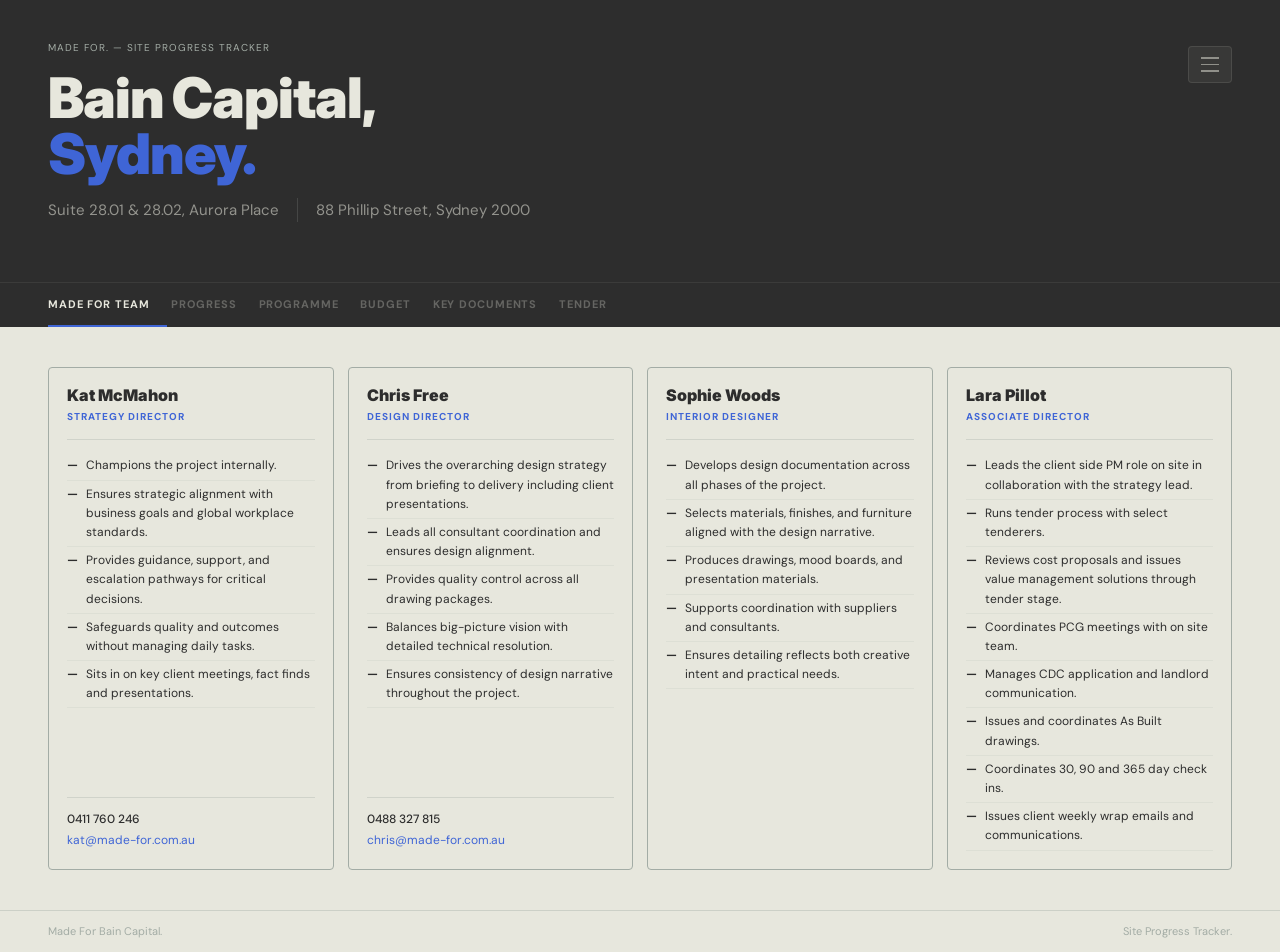
==== index.html @ a6c1ac02 "Clone Bain Capital site progress tracker prototype Brings the published tiiny.host prototype under s" ====
<!DOCTYPE html>
<html lang="en">
<head>
<meta charset="UTF-8">
<meta name="viewport" content="width=device-width, initial-scale=1.0">
<title data-id="th-modified">Made For Bain Capital — Site Progress Tracker</title>
<style>
@import url('https://fonts.googleapis.com/css2?family=DM+Sans:ital,wght@0,400;0,500;0,700;1,400&family=Inter:wght@400;500;700;900&display=swap');
*{margin:0;padding:0;box-sizing:border-box;}
:root{
  --charcoal:#2D2D2D;
  --offwhite:#E7E7DD;
  --blue:#3F65D6;
  --lilac:#B5C1EB;
  --purple:#A490DB;
  --sage:#D0D2A0;
  --sky:#A0CBF0;
  --grey:#A3ACA5;
  --green:#299F3D;
  --gold:#BEA32E;
  --orange:#FFAE2E;
}
body{background:var(--offwhite);color:var(--charcoal);font-family:'DM Sans','Inter',sans-serif;font-size:14px;line-height:1.6;min-height:100vh;}

.tracker{display:flex;flex-direction:column;min-height:100vh;}

/* HEADER */
.header{background:var(--charcoal);padding:0;}
.header-inner{padding:40px 48px 0;}
.header-top{display:flex;align-items:flex-start;justify-content:space-between;margin-bottom:28px;}
.eyebrow{font-size:10px;letter-spacing:0.1em;text-transform:uppercase;color:var(--grey);margin-bottom:14px;font-family:'DM Sans',sans-serif;font-weight:400;}
.header-title{font-family:'Marr Sans','Inter','DM Sans',sans-serif;font-weight:900;font-size:56px;line-height:1.0;color:var(--offwhite);letter-spacing:-0.02em;}
.header-title .accent{color:var(--blue);}
.header-meta{display:flex;align-items:center;gap:0;margin-top:16px;padding-bottom:32px;flex-wrap:wrap;}
.header-meta-item{font-size:15px;color:rgba(231,231,221,0.55);font-family:'DM Sans',sans-serif;font-weight:400;padding-right:18px;margin-right:18px;border-right:1px solid rgba(163,172,165,0.2);}
.header-meta-item:last-child{border-right:none;}
.hamburger{background:rgba(231,231,221,0.06);border:1px solid rgba(231,231,221,0.1);border-radius:4px;padding:10px 12px;cursor:pointer;display:flex;flex-direction:column;gap:5px;align-items:center;flex-shrink:0;margin-top:6px;}
.hamburger span{display:block;width:18px;height:1.5px;background:rgba(231,231,221,0.5);}

/* TABS */
.tabs{display:flex;padding:0 48px;border-top:1px solid rgba(231,231,221,0.07);}
.tab{background:none;border:none;border-bottom:2px solid transparent;padding:14px 18px 14px 0;margin-right:4px;font-family:'DM Sans',sans-serif;font-size:11px;font-weight:700;letter-spacing:0.08em;text-transform:uppercase;color:rgba(231,231,221,0.3);cursor:pointer;transition:color 0.15s,border-color 0.15s;white-space:nowrap;}
.tab.active{color:var(--offwhite);border-bottom-color:var(--blue);}
.tab:hover:not(.active){color:rgba(231,231,221,0.65);}

/* CONTENT */
.content{padding:40px 48px;flex:1;}

/* WEEK SELECTOR */
.week-bar{background:var(--charcoal);border-radius:4px;padding:18px 22px;margin-bottom:16px;}
.week-bar-label{font-size:10px;letter-spacing:0.1em;text-transform:uppercase;color:var(--grey);margin-bottom:12px;font-weight:400;}
.week-chips{display:flex;flex-wrap:wrap;gap:6px;}
.chip{display:inline-block;background:rgba(231,231,221,0.06);border:1px solid rgba(231,231,221,0.1);color:rgba(231,231,221,0.55);font-size:12px;font-weight:500;padding:5px 12px;border-radius:3px;cursor:pointer;transition:all 0.1s;font-family:'DM Sans',sans-serif;}
.chip.active{background:var(--blue);border-color:var(--blue);color:var(--offwhite);}
.chip:hover:not(.active){background:rgba(231,231,221,0.1);color:var(--offwhite);}
.chip.add{color:var(--blue);border-color:rgba(63,101,214,0.3);background:rgba(63,101,214,0.07);}

/* CONTENT BLOCKS */
.block{border:1px solid var(--grey);border-radius:4px;margin-bottom:12px;overflow:hidden;}
.block-head{padding:12px 20px;border-bottom:1px solid rgba(163,172,165,0.3);display:flex;align-items:center;justify-content:space-between;}
.block-label{font-size:10px;letter-spacing:0.1em;text-transform:uppercase;color:var(--grey);font-weight:700;font-family:'DM Sans',sans-serif;}
.block-body{padding:18px 20px;background:var(--offwhite);}

/* NUMBERED LIST */
.num-list{list-style:none;padding:0;counter-reset:nl;}
.num-list li{counter-increment:nl;display:flex;gap:14px;padding:8px 0;border-bottom:1px solid rgba(163,172,165,0.2);font-size:13px;color:var(--charcoal);line-height:1.55;font-family:'DM Sans',sans-serif;font-weight:400;}
.num-list li:last-child{border-bottom:none;}
.num-list li::before{content:counter(nl);font-size:10px;font-weight:700;background:var(--charcoal);color:var(--offwhite);width:18px;height:18px;border-radius:2px;display:flex;align-items:center;justify-content:center;flex-shrink:0;margin-top:1px;font-family:'DM Sans',sans-serif;}

/* OUTSTANDING */
.oi{display:flex;align-items:flex-start;gap:10px;padding:9px 0;border-bottom:1px solid rgba(163,172,165,0.2);font-family:'DM Sans',sans-serif;}
.oi:last-child{border-bottom:none;}
.oi input[type=checkbox]{margin-top:3px;accent-color:var(--green);width:13px;height:13px;cursor:pointer;flex-shrink:0;}
.oi label{font-size:13px;color:var(--charcoal);cursor:pointer;line-height:1.55;}
.oi.done label{text-decoration:line-through;color:var(--grey);}

/* STAT CARDS */
.stat-row{display:grid;grid-template-columns:1fr 1fr 1fr;gap:10px;margin-bottom:16px;}
.stat{border:1px solid var(--grey);border-radius:4px;padding:18px 22px;background:var(--offwhite);}
.stat.dark{background:var(--charcoal);border-color:var(--charcoal);}
.stat-label{font-size:10px;letter-spacing:0.1em;text-transform:uppercase;color:var(--grey);margin-bottom:8px;font-weight:700;font-family:'DM Sans',sans-serif;}
.stat.dark .stat-label{color:var(--lilac);}
.stat-value{font-size:28px;font-weight:900;color:var(--charcoal);letter-spacing:-0.02em;font-family:'DM Sans',sans-serif;line-height:1;}
.stat.dark .stat-value{color:var(--offwhite);}
.stat-sub{font-size:11px;color:var(--grey);margin-top:6px;font-family:'DM Sans',sans-serif;}
.stat.dark .stat-sub{color:rgba(231,231,221,0.4);}

/* VARIATIONS */
.var-block{border:1px solid var(--grey);border-radius:4px;margin-bottom:12px;overflow:hidden;}
.var-block-head{padding:13px 20px;background:var(--offwhite);border-bottom:1px solid rgba(163,172,165,0.3);display:flex;justify-content:space-between;align-items:center;}
.var-block-title{font-size:12px;font-weight:700;color:var(--charcoal);font-family:'DM Sans',sans-serif;letter-spacing:0.02em;}
.var-block-total{font-size:11px;color:var(--grey);font-family:'DM Sans',sans-serif;}
.var-sublabel{font-size:10px;letter-spacing:0.08em;text-transform:uppercase;color:var(--grey);font-weight:700;padding:8px 20px 6px;background:rgba(163,172,165,0.08);border-bottom:1px solid rgba(163,172,165,0.15);font-family:'DM Sans',sans-serif;}
.var-row{display:flex;align-items:center;justify-content:space-between;padding:11px 20px;border-bottom:1px solid rgba(163,172,165,0.12);background:var(--offwhite);}
.var-row:last-child{border-bottom:none;}
.var-desc{font-size:13px;color:var(--charcoal);font-family:'DM Sans',sans-serif;}
.var-meta{font-size:11px;color:var(--grey);margin-top:2px;}
.var-amt-green{font-size:14px;font-weight:700;color:var(--green);font-family:'DM Sans',sans-serif;}
.var-amt-gold{font-size:14px;font-weight:700;color:var(--gold);font-family:'DM Sans',sans-serif;}
.var-actions{display:flex;gap:6px;margin-left:12px;}
.var-footer{padding:12px 20px;border-top:1px solid rgba(163,172,165,0.2);background:var(--offwhite);}

/* BUTTONS */
.btn{font-family:'DM Sans',sans-serif;font-weight:700;border:none;cursor:pointer;border-radius:3px;letter-spacing:0.02em;}
.btn-sm{font-size:11px;padding:4px 10px;}
.btn-md{font-size:12px;padding:8px 16px;}
.btn-blue{background:var(--blue);color:var(--offwhite);}
.btn-ghost{background:var(--offwhite);color:var(--charcoal);border:1px solid var(--grey);}
.btn-dim{background:rgba(163,172,165,0.15);color:var(--grey);border:1px solid rgba(163,172,165,0.35);}
.btn-purple{background:var(--purple);color:var(--offwhite);}

/* INLINE FORMS */
.inline-form{display:none;padding:14px 20px;border-top:1px solid rgba(163,172,165,0.2);background:rgba(163,172,165,0.06);}
.inline-form.open{display:block;}
.form-row{display:grid;grid-template-columns:1fr 1fr;gap:12px;}
.fg{margin-bottom:10px;}
.fg label{display:block;font-size:10px;letter-spacing:0.08em;text-transform:uppercase;color:var(--grey);margin-bottom:5px;font-weight:700;font-family:'DM Sans',sans-serif;}
.fg input,.fg textarea,.fg select{width:100%;padding:8px 11px;border:1px solid var(--grey);border-radius:3px;font-size:13px;color:var(--charcoal);background:var(--offwhite);font-family:'DM Sans',sans-serif;}
.fg textarea{min-height:68px;resize:vertical;}
.fg input:focus,.fg textarea:focus,.fg select:focus{outline:none;border-color:var(--blue);}

/* MODAL */
.modal-overlay{position:fixed;inset:0;background:rgba(45,45,45,0.55);display:flex;align-items:flex-start;justify-content:center;z-index:999;padding:32px 20px;}
.modal{background:var(--offwhite);border-radius:4px;width:100%;max-width:520px;max-height:88vh;overflow-y:auto;border:1px solid var(--grey);}
.modal-head{background:var(--charcoal);padding:16px 24px;display:flex;justify-content:space-between;align-items:center;}
.modal-head h3{color:var(--offwhite);font-size:14px;font-weight:700;font-family:'DM Sans',sans-serif;letter-spacing:0.02em;}
.modal-close{background:none;border:none;color:rgba(231,231,221,0.4);font-size:22px;cursor:pointer;line-height:1;}
.modal-body{padding:24px;}
.modal-foot{padding:14px 24px;border-top:1px solid rgba(163,172,165,0.3);display:flex;gap:8px;justify-content:flex-end;}

/* EMPTY */
.empty{padding:20px;text-align:center;color:var(--grey);font-size:13px;font-family:'DM Sans',sans-serif;}

/* GANTT */
.gantt-wrap{overflow-x:auto;padding:4px 0;}
.gantt-tbl{border-collapse:collapse;min-width:100%;}
.gantt-tbl td,.gantt-tbl th{padding:0;vertical-align:middle;}
.g-label{font-size:12px;font-weight:700;color:var(--charcoal);padding:0 16px 0 0;white-space:nowrap;min-width:190px;font-family:'DM Sans',sans-serif;}
.g-sub{font-size:10px;color:var(--grey);font-weight:600;text-transform:uppercase;letter-spacing:0.06em;display:block;margin-top:2px;}
.g-month{font-size:10px;font-weight:700;color:var(--charcoal);text-align:left;letter-spacing:0.05em;text-transform:uppercase;padding:7px 0 5px 5px;font-family:'DM Sans',sans-serif;border-bottom:2px solid var(--charcoal);}
.g-month.new-month{border-left:2px solid var(--charcoal);}
.g-wk{font-size:9px;color:var(--grey);text-align:center;padding:5px 2px 4px;min-width:28px;font-weight:500;font-family:'DM Sans',sans-serif;border-bottom:1px solid rgba(163,172,165,0.4);border-right:1px solid rgba(163,172,165,0.15);white-space:nowrap;}
.g-wk.new-month{border-left:2px solid rgba(163,172,165,0.4);}
.g-cell{height:32px;padding:2px 1px;border-right:1px solid rgba(163,172,165,0.1);}
.g-cell.new-month{border-left:2px solid rgba(163,172,165,0.3);}
.g-cell.xmas{background:repeating-linear-gradient(135deg,rgba(163,172,165,0.13) 0px,rgba(163,172,165,0.13) 3px,transparent 3px,transparent 7px);}
.g-wk.xmas{color:var(--grey);font-style:italic;}
.g-bar{height:22px;border-radius:3px;}
.g-row td{border-bottom:1px solid rgba(163,172,165,0.12);}

/* DATE CARDS */
.date-row{display:grid;grid-template-columns:1fr 1fr 1fr;gap:10px;margin-bottom:16px;}
.date-card{border:1px solid var(--grey);border-radius:4px;padding:16px 20px;background:var(--offwhite);}
.date-card.green-accent{border-left:3px solid var(--green);}
.dc-label{font-size:10px;letter-spacing:0.1em;text-transform:uppercase;color:var(--grey);margin-bottom:6px;font-weight:700;font-family:'DM Sans',sans-serif;}
.dc-value{font-size:18px;font-weight:900;color:var(--charcoal);letter-spacing:-0.01em;font-family:'DM Sans',sans-serif;}
.date-card.green-accent .dc-value{color:var(--green);}

/* LEGEND */
.legend{display:flex;flex-wrap:wrap;gap:16px;margin-bottom:16px;}
.legend-item{display:flex;align-items:center;gap:7px;font-size:12px;color:var(--charcoal);font-weight:500;font-family:'DM Sans',sans-serif;}
.l-dot{width:12px;height:12px;border-radius:2px;flex-shrink:0;}
.l-diamond{width:10px;height:10px;background:var(--charcoal);transform:rotate(45deg);border-radius:1px;flex-shrink:0;}

/* DOCUMENTS */
.doc-accordion{border:1px solid var(--grey);border-radius:4px;margin-bottom:8px;overflow:hidden;}
.doc-acc-head{display:flex;align-items:center;justify-content:space-between;padding:16px 20px;background:var(--offwhite);cursor:pointer;user-select:none;transition:background 0.1s;}
.doc-acc-head:hover{background:rgba(163,172,165,0.12);}
.doc-acc-left{display:flex;align-items:center;gap:14px;}
.doc-icon{width:32px;height:32px;border-radius:3px;display:flex;align-items:center;justify-content:center;font-size:14px;flex-shrink:0;}
.doc-acc-title{font-size:14px;font-weight:700;color:var(--charcoal);font-family:'DM Sans',sans-serif;}
.doc-acc-count{font-size:11px;color:var(--grey);margin-top:2px;font-family:'DM Sans',sans-serif;}
.doc-chevron{width:22px;height:22px;border:1px solid rgba(163,172,165,0.5);border-radius:3px;display:flex;align-items:center;justify-content:center;color:var(--grey);font-size:12px;transition:transform 0.2s;flex-shrink:0;}
.doc-chevron.open{transform:rotate(180deg);}
.doc-body{display:none;border-top:1px solid rgba(163,172,165,0.3);}
.doc-body.open{display:block;}
.doc-row{display:flex;align-items:center;justify-content:space-between;padding:12px 20px;border-bottom:1px solid rgba(163,172,165,0.1);background:var(--offwhite);}
.doc-row:last-child{border-bottom:none;}
.doc-name{font-size:13px;font-weight:600;color:var(--charcoal);font-family:'DM Sans',sans-serif;}
.doc-meta{font-size:11px;color:var(--grey);margin-top:2px;font-family:'DM Sans',sans-serif;}
.doc-right{display:flex;align-items:center;gap:8px;flex-shrink:0;margin-left:12px;}
.status-pill{font-size:10px;font-weight:700;padding:3px 8px;border-radius:2px;letter-spacing:0.05em;text-transform:uppercase;font-family:'DM Sans',sans-serif;}
.s-draft{background:rgba(190,163,46,0.15);color:#7a6215;}
.s-final{background:rgba(41,159,61,0.12);color:#1a5c26;}
.s-issued{background:rgba(63,101,214,0.12);color:#2040a0;}
.s-approved{background:rgba(41,159,61,0.12);color:#1a5c26;}
.s-pending{background:rgba(163,172,165,0.2);color:var(--grey);}
.doc-link{font-size:12px;color:var(--blue);text-decoration:none;font-weight:600;background:none;border:none;cursor:pointer;font-family:'DM Sans',sans-serif;padding:0;}
.doc-add{padding:12px 20px;border-top:1px solid rgba(163,172,165,0.15);background:var(--offwhite);}

/* TENDER */
.tender-sub-head{display:flex;align-items:center;justify-content:space-between;padding:10px 20px;background:rgba(163,172,165,0.07);border-bottom:1px solid rgba(163,172,165,0.15);}
.tsh-title{font-size:11px;font-weight:700;letter-spacing:0.07em;text-transform:uppercase;color:var(--charcoal);font-family:'DM Sans',sans-serif;}
.tsh-count{font-size:11px;color:var(--grey);font-family:'DM Sans',sans-serif;}
.c-row{display:flex;align-items:center;justify-content:space-between;padding:12px 20px;border-bottom:1px solid rgba(163,172,165,0.1);background:var(--offwhite);}
.c-row:last-child{border-bottom:none;}
.c-name{font-size:13px;font-weight:700;color:var(--charcoal);font-family:'DM Sans',sans-serif;}
.c-notes{font-size:11px;color:var(--grey);margin-top:2px;font-family:'DM Sans',sans-serif;}
.c-right{display:flex;align-items:center;gap:8px;}
.badge{font-size:10px;font-weight:700;padding:3px 8px;border-radius:2px;letter-spacing:0.04em;text-transform:uppercase;font-family:'DM Sans',sans-serif;}
.b-long{background:rgba(160,203,240,0.2);color:#0a3d6e;}
.b-short{background:rgba(164,144,219,0.2);color:#2e1e7a;}
.b-rec{background:rgba(41,159,61,0.12);color:#1a5c26;}
.r-row{display:flex;align-items:center;justify-content:space-between;padding:12px 20px;border-bottom:1px solid rgba(163,172,165,0.1);background:var(--offwhite);}
.r-row:last-child{border-bottom:none;}
.r-name{font-size:13px;font-weight:700;color:var(--charcoal);font-family:'DM Sans',sans-serif;}
.r-meta{font-size:11px;color:var(--grey);margin-top:2px;font-family:'DM Sans',sans-serif;}
.r-amt{font-size:15px;font-weight:900;color:var(--charcoal);font-family:'DM Sans',sans-serif;letter-spacing:-0.01em;}

/* SIDE PANEL */
.panel{background:var(--charcoal);position:fixed;top:0;left:0;width:240px;height:100%;z-index:500;padding:28px 22px;transform:translateX(-100%);transition:transform 0.2s;border-right:1px solid rgba(231,231,221,0.06);}
.panel.open{transform:translateX(0);}
.panel-bg{display:none;position:fixed;inset:0;z-index:499;}
.panel-bg.open{display:block;}
.panel-label{font-size:10px;letter-spacing:0.1em;text-transform:uppercase;color:var(--grey);margin-bottom:14px;font-weight:700;font-family:'DM Sans',sans-serif;}
.panel-item{padding:10px 12px;border-radius:3px;cursor:pointer;color:rgba(231,231,221,0.6);font-size:13px;font-weight:500;margin-bottom:2px;font-family:'DM Sans',sans-serif;transition:all 0.1s;}
.panel-item:hover{background:rgba(231,231,221,0.07);color:var(--offwhite);}
.panel-hr{border:none;border-top:1px solid rgba(231,231,221,0.07);margin:12px 0;}

/* FOOTER */
.footer{border-top:1px solid rgba(163,172,165,0.4);padding:12px 48px;display:flex;justify-content:space-between;align-items:center;background:var(--offwhite);}
.footer-left{font-size:11px;color:var(--grey);font-family:'DM Sans',sans-serif;font-weight:400;}
.footer-right{font-size:11px;color:var(--grey);font-family:'DM Sans',sans-serif;font-weight:400;}

@media(max-width:640px){
  .header-inner{padding:28px 24px 0;}
  .tabs{padding:0 24px;}
  .content{padding:24px 24px;}
  .header-title{font-size:36px;}
  .stat-row,.date-row{grid-template-columns:1fr;}
  .form-row{grid-template-columns:1fr;}
  .footer{padding:12px 24px;}
}
</style>
<meta property="og:title" content="Made For Bain Capital — Site Progress Tracker" data-id="th-modified" ><meta property="og:image" content="https://tiiny.host/assets/logo-purple-bg.png" data-id="th-modified" ><meta property="og:image:width" content="1501" data-id="th-modified" ><meta property="og:image:height" content="1501" data-id="th-modified" ><meta property="og:image:type" content="image/png" data-id="th-modified" ><meta property="og:url" content="https://madeforbaincapital.tiiny.site/" data-id="th-modified" ><meta property="og:type" content="website" data-id="th-modified" ><script defer data-domain="madeforbaincapital.tiiny.site" src="https://analytics.tiiny.site/js/plausible.js"></script></head>
<body>

<div class="tracker" id="app">

<div class="panel" id="sidePanel">
  <p class="panel-label">Project Menu</p>
  <div class="panel-item" onclick="closePanel();switchTab('team')">Made For Team</div>
  <div class="panel-item" onclick="openAddWeek()">+ Add Week</div>
  <div class="panel-item" onclick="closePanel();switchTab('progress')">Progress</div>
  <hr class="panel-hr">
  <div class="panel-item" onclick="closePanel();switchTab('programme')">Programme</div>
  <div class="panel-item" onclick="closePanel();switchTab('budget')">Budget</div>
  <div class="panel-item" onclick="closePanel();switchTab('documents')">Key Documents</div>
  <div class="panel-item" onclick="closePanel();switchTab('tender')">Tender</div>
</div>
<div class="panel-bg" id="panelBg" onclick="closePanel()"></div>

<div class="header">
  <div class="header-inner">
    <div class="header-top">
      <div>
        <p class="eyebrow">Made For. — Site Progress Tracker</p>
        <h1 class="header-title">Bain Capital,<br><span class="accent">Sydney.</span></h1>
        <div class="header-meta">
          <span class="header-meta-item">Suite 28.01 &amp; 28.02, Aurora Place</span>
          <span class="header-meta-item">88 Phillip Street, Sydney 2000</span>
        </div>
      </div>
      <button class="hamburger" onclick="openPanel()" aria-label="Menu">
        <span></span><span></span><span></span>
      </button>
    </div>
  </div>
  <div class="tabs">
    <button class="tab active" id="tab-team" onclick="switchTab('team')">Made For Team</button>
    <button class="tab" id="tab-progress" onclick="switchTab('progress')">Progress</button>
    <button class="tab" id="tab-programme" onclick="switchTab('programme')">Programme</button>
    <button class="tab" id="tab-budget" onclick="switchTab('budget')">Budget</button>
    <button class="tab" id="tab-documents" onclick="switchTab('documents')">Key Documents</button>
    <button class="tab" id="tab-tender" onclick="switchTab('tender')">Tender</button>
  </div>
</div>

<div class="content" id="mainContent"></div>

<div class="footer">
  <span class="footer-left">Made For Bain Capital.</span>
  <span class="footer-right">Site Progress Tracker.</span>
</div>

</div>
<div id="modalContainer"></div>

<script>
const S={
  activeTab:'team',activeWeek:0,
  weeks:[
    {// W1 — 03 Aug
      date:'03 Aug 2025',
      thisWeek:['Mobilisation and onboarding of Made For team.','High-level strategy session with Kat McMahon and client stakeholders.','Site measure and review of building fitout guide for Suite 28.02.','Initial test fit review and planning principles workshop.'],
      nextWeek:['Commence concept design phase.','First weekly design workshop with Bain Capital team.','Define design drivers and explore materiality direction.','Begin 3D test fit development.'],
      outstanding:[
        {text:'Confirm Bain Capital key stakeholder contacts and decision makers.',done:false},
        {text:'Obtain existing as-built drawings for Suite 28.01 from landlord.',done:false},
        {text:'Confirm headcount targets for expansion space.',done:false},
        {text:'Receive building fitout guide from Aurora Place management.',done:false}
      ],
      programmeNote:'Programme tracking on schedule. Target FDOB February 2027 remains achievable.'
    },
    {// W2 — 10 Aug
      date:'10 Aug 2025',
      thisWeek:['Concept design workshop with Bain Capital stakeholders.','Design drivers and materiality direction presented.','3D test fit development commenced.','Review of headcount and adjacency requirements.'],
      nextWeek:['Develop initial concept design options.','Prepare mood boards and materiality palette.','Continue 3D modelling of test fit scenarios.','Review planning principles with client.'],
      outstanding:[
        {text:'Confirm headcount targets for expansion space.',done:false},
        {text:'Receive building fitout guide from Aurora Place management.',done:false},
        {text:'Obtain base building services drawings from landlord.',done:false}
      ],
      programmeNote:'Concept design phase underway. Programme on track.'
    },
    {// W3 — 17 Aug
      date:'17 Aug 2025',
      thisWeek:['Concept design options developed and presented.','Mood boards and materiality palette reviewed with client.','3D test fit scenarios reviewed and refined.','Planning principles confirmed.'],
      nextWeek:['Refine preferred concept design option.','Develop detailed floor plan based on feedback.','Commence space planning for all work zones.','Prepare concept design report.'],
      outstanding:[
        {text:'Receive building fitout guide from Aurora Place management.',done:false},
        {text:'Obtain base building services drawings from landlord.',done:false},
        {text:'Client sign-off on preferred concept direction.',done:false}
      ],
      programmeNote:'Concept design progressing well. Client feedback incorporated.'
    },
    {// W4 — 24 Aug
      date:'24 Aug 2025',
      thisWeek:['Preferred concept design option refined.','Detailed floor plan developed based on client feedback.','Space planning for all work zones commenced.','Concept design report drafted.'],
      nextWeek:['Finalise concept design for client approval.','Prepare concept design presentation.','Issue concept design package for review.','Schedule concept approval meeting.'],
      outstanding:[
        {text:'Obtain base building services drawings from landlord.',done:false},
        {text:'Client sign-off on preferred concept direction.',done:false},
        {text:'Confirm FF&E budget allocation.',done:false}
      ],
      programmeNote:'Approaching concept approval milestone. On programme.'
    },
    {// W5 — 31 Aug
      date:'31 Aug 2025',
      thisWeek:['Concept design package issued for client review.','Concept design presentation delivered to Bain Capital leadership.','Concept approval received — milestone achieved.','Design development phase commenced.'],
      nextWeek:['Begin design development drawings.','Engage structural and services engineers.','Commence FF&E research and procurement schedule.','Develop detailed reflected ceiling plan.'],
      outstanding:[
        {text:'Confirm FF&E budget allocation.',done:false},
        {text:'Appoint structural engineer.',done:false},
        {text:'Appoint mechanical and electrical engineer.',done:false}
      ],
      programmeNote:'Concept approval milestone achieved. Design development underway.'
    },
    {// W6 — 07 Sep
      date:'07 Sep 2025',
      thisWeek:['Design development drawings commenced.','Structural and services engineers engaged.','FF&E research and procurement schedule commenced.','Reflected ceiling plan development started.'],
      nextWeek:['Progress design development documentation.','Coordinate with structural engineer on slab penetrations.','Develop joinery and partition schedules.','Review services coordination requirements.'],
      outstanding:[
        {text:'Appoint mechanical and electrical engineer.',done:false},
        {text:'Confirm joinery specification approach.',done:false},
        {text:'Receive structural engineer preliminary advice.',done:false}
      ],
      programmeNote:'Design development on track. Consultant coordination progressing.'
    },
    {// W7 — 14 Sep
      date:'14 Sep 2025',
      thisWeek:['Design development documentation progressing.','Structural coordination meeting held.','Joinery and partition schedules under development.','Services coordination requirements reviewed.'],
      nextWeek:['Progress DD drawings across all disciplines.','Develop detailed FF&E schedule.','Commence finishes schedule.','Review structural advice and incorporate into drawings.'],
      outstanding:[
        {text:'Confirm joinery specification approach.',done:false},
        {text:'Receive structural engineer preliminary advice.',done:false},
        {text:'Client review of DD progress drawings.',done:false}
      ],
      programmeNote:'Design development progressing across all disciplines.'
    },
    {// W8 — 21 Sep
      date:'21 Sep 2025',
      thisWeek:['DD drawings progressing across all disciplines.','Detailed FF&E schedule drafted.','Finishes schedule commenced.','Structural advice received and incorporated.'],
      nextWeek:['Issue DD progress set to client for review.','Develop door and hardware schedule.','Coordinate services layouts with engineers.','Prepare design sign-off presentation.'],
      outstanding:[
        {text:'Client review of DD progress drawings.',done:false},
        {text:'Confirm door and hardware specification.',done:false},
        {text:'Services coordination drawings from engineers.',done:false}
      ],
      programmeNote:'DD midpoint reached. Client review scheduled.'
    },
    {// W9 — 28 Sep
      date:'28 Sep 2025',
      thisWeek:['DD progress set issued to client for review.','Door and hardware schedule developed.','Services layouts coordinated with engineers.','Design sign-off presentation prepared.'],
      nextWeek:['Incorporate client feedback on DD drawings.','Finalise all schedules for design sign-off.','Issue final DD package for approval.','Schedule design sign-off meeting.'],
      outstanding:[
        {text:'Confirm door and hardware specification.',done:false},
        {text:'Client sign-off on DD package.',done:false},
        {text:'Finalise finishes schedule.',done:false}
      ],
      programmeNote:'Approaching design sign-off milestone.'
    },
    {// W10 — 05 Oct
      date:'05 Oct 2025',
      thisWeek:['Client feedback on DD drawings incorporated.','All schedules finalised for design sign-off.','Final DD package issued for approval.','Design sign-off achieved — milestone reached.'],
      nextWeek:['Commence tender documentation phase.','Prepare tender drawings package.','Develop specification sections.','Engage quantity surveyor for cost plan update.'],
      outstanding:[
        {text:'Appoint quantity surveyor.',done:false},
        {text:'Confirm tender strategy with client.',done:false},
        {text:'Prepare list of invited tenderers.',done:false}
      ],
      programmeNote:'Design sign-off milestone achieved. Tender documentation commenced.'
    },
    {// W11 — 12 Oct
      date:'12 Oct 2025',
      thisWeek:['Tender documentation commenced.','Tender drawings package in progress.','Specification sections being developed.','QS engaged for cost plan update.'],
      nextWeek:['Progress tender drawings across all trades.','Develop general and particular conditions of contract.','Coordinate with engineers on tender spec sections.','Issue preliminary cost plan.'],
      outstanding:[
        {text:'Confirm list of invited tenderers.',done:false},
        {text:'Receive preliminary QS cost plan.',done:false},
        {text:'Confirm contract form and conditions.',done:false}
      ],
      programmeNote:'Tender documentation phase underway. QS coordinating.'
    },
    {// W12 — 19 Oct
      date:'19 Oct 2025',
      thisWeek:['Tender drawings progressing across all trades.','General and particular conditions of contract developed.','Engineer spec sections coordinated.','Preliminary cost plan received from QS.'],
      nextWeek:['Finalise tender drawings and specifications.','Prepare tender bill of quantities.','Issue tender package for internal review.','Confirm tenderer shortlist.'],
      outstanding:[
        {text:'Confirm list of invited tenderers.',done:false},
        {text:'Internal review of tender package.',done:false},
        {text:'Final QS review of tender documents.',done:false}
      ],
      programmeNote:'Tender documentation on track for issue.'
    },
    {// W13 — 26 Oct
      date:'26 Oct 2025',
      thisWeek:['Tender drawings and specifications finalised.','Tender bill of quantities prepared.','Tender package issued for internal review.','Tenderer shortlist confirmed.'],
      nextWeek:['Issue tender package to shortlisted contractors.','Conduct pre-tender briefing on site.','Manage tenderer queries.','Progress page turn preparation.'],
      outstanding:[
        {text:'Issue tender package to contractors.',done:false},
        {text:'Conduct pre-tender site briefing.',done:false},
        {text:'Page turn meeting with Bain Capital.',done:false}
      ],
      programmeNote:'Tender package ready for issue. Page turn scheduled.'
    },
    {// W14 — 02 Nov
      date:'02 Nov 2025',
      thisWeek:['Tender package issued to shortlisted contractors.','Pre-tender briefing conducted on site.','Page turn meeting held with Bain Capital — milestone achieved.','Tender issue for tender milestone achieved.'],
      nextWeek:['Manage contractor queries during tender period.','Issue addenda as required.','Monitor tender programme.','Commence value management review.'],
      outstanding:[
        {text:'Respond to contractor tender queries.',done:false},
        {text:'Issue addendum 1 if required.',done:false},
        {text:'Value management options under review.',done:false}
      ],
      programmeNote:'Tender period underway. Page turn and issue for tender milestones achieved.'
    },
    {// W15 — 09 Nov
      date:'09 Nov 2025',
      thisWeek:['Contractor queries managed and addenda issued.','Value management options reviewed with client.','Tender period monitoring ongoing.','Mid-tender check-in with shortlisted contractors.'],
      nextWeek:['Continue managing tender queries.','Prepare tender returns assessment framework.','Coordinate with QS on evaluation criteria.','Finalise value management recommendations.'],
      outstanding:[
        {text:'Issue addendum 2 if required.',done:false},
        {text:'Tender returns assessment framework prepared.',done:false},
        {text:'Value management sign-off from client.',done:false}
      ],
      programmeNote:'Tender period progressing. Tender returns due shortly.'
    },
    {// W16 — 16 Nov
      date:'16 Nov 2025',
      thisWeek:['Final tender queries managed.','Tender returns assessment framework prepared.','Value management recommendations finalised.','Tender returns received — milestone achieved.'],
      nextWeek:['Commence tender analysis and evaluation.','Interview shortlisted contractors.','Prepare tender report for client.','Make recommendation for award.'],
      outstanding:[
        {text:'Complete tender analysis.',done:false},
        {text:'Contractor interviews scheduled.',done:false},
        {text:'Tender report prepared.',done:false}
      ],
      programmeNote:'Tender returns milestone achieved. Evaluation underway.'
    },
    {// W17 — 23 Nov
      date:'23 Nov 2025',
      thisWeek:['Tender analysis and evaluation completed.','Shortlisted contractors interviewed.','Tender report prepared and issued to client.','Award recommendation made — GC award milestone achieved.'],
      nextWeek:['Execute contract with appointed contractor.','Mobilise contractor for site take-on.','Prepare site establishment requirements.','Issue construction drawings package.'],
      outstanding:[
        {text:'Execute head contract.',done:false},
        {text:'Contractor insurance and bonds confirmed.',done:false},
        {text:'Site establishment plan from contractor.',done:false}
      ],
      programmeNote:'Award GC milestone achieved. Construction phase commencing.'
    },
    {// W18 — 30 Nov
      date:'30 Nov 2025',
      thisWeek:['Head contract executed with appointed contractor.','Contractor mobilised — take on site milestone achieved.','Site establishment underway.','Construction drawings package issued.'],
      nextWeek:['Commence demolition and strip-out works.','Hold first site meeting.','Establish construction programme review cadence.','Commence weekly site inspections.'],
      outstanding:[
        {text:'Contractor insurance and bonds confirmed.',done:false},
        {text:'First site meeting held.',done:false},
        {text:'Demolition programme reviewed.',done:false}
      ],
      programmeNote:'Take on site milestone achieved. Construction underway.'
    },
    {// W19 — 07 Dec
      date:'07 Dec 2025',
      thisWeek:['Demolition and strip-out works commenced.','First site meeting held.','Construction programme reviewed.','Weekly site inspection regime established.'],
      nextWeek:['Progress demolition works.','Review structural works programme.','Coordinate early procurement of long-lead items.','Issue site instruction register.'],
      outstanding:[
        {text:'Long-lead items procurement confirmed.',done:false},
        {text:'Structural works programme reviewed.',done:false},
        {text:'Site instruction register issued.',done:false}
      ],
      programmeNote:'Construction phase progressing. Demolition underway.'
    },
    {// W20 — 14 Dec
      date:'14 Dec 2025',
      thisWeek:['Demolition works progressing on programme.','Structural works programme reviewed.','Long-lead items procurement confirmed.','Site instruction register issued.'],
      nextWeek:['Christmas shutdown commencing 21 Dec.','Site secure and made safe for shutdown period.','Resume site works 5 Jan 2026.','Programme review on return.'],
      outstanding:[
        {text:'Site secured for Christmas shutdown.',done:false},
        {text:'Programme review on return from shutdown.',done:false}
      ],
      programmeNote:'Construction progressing. Christmas shutdown from 21 Dec to 4 Jan.'
    },
    {// W21 — 21 Dec (XMAS)
      date:'21 Dec 2025',
      thisWeek:['Site secured and made safe for Christmas shutdown.','All trades signed off for holiday period.','Outstanding site instructions reviewed prior to shutdown.','Programme reviewed for return in January.'],
      nextWeek:['Christmas & New Year shutdown — site closed.','Resume works week commencing 5 Jan 2026.','Programme review meeting on return.','Issue updated construction programme.'],
      outstanding:[
        {text:'Site secured for Christmas shutdown.',done:false},
        {text:'Programme update issued for January return.',done:false}
      ],
      programmeNote:'Christmas shutdown period. Site resumes 5 Jan 2026.'
    },
    {// W22 — 28 Dec
      date:'28 Dec 2025',
      thisWeek:['Christmas & New Year shutdown period.','Site closed — no works on site.','Made For team on leave.','Resume week commencing 5 Jan 2026.'],
      nextWeek:['Resume construction works 5 Jan.','Site remobilisation and programme review.','Review progress against programme.','Issue updated programme to all parties.'],
      outstanding:[
        {text:'Programme update issued for January return.',done:false},
        {text:'Contractor remobilisation plan confirmed.',done:false}
      ],
      programmeNote:'Shutdown period. All parties resume 5 Jan 2026.'
    },
    {// W23 — 04 Jan
      date:'04 Jan 2026',
      thisWeek:['Construction works resumed post-shutdown.','Site remobilisation completed.','Programme review meeting held.','Updated construction programme issued.'],
      nextWeek:['Progress framing and partition works.','Commence rough-in services installation.','Review FF&E procurement status.','Coordinate joinery manufacture progress.'],
      outstanding:[
        {text:'Contractor remobilisation plan confirmed.',done:false},
        {text:'FF&E procurement status reviewed.',done:false},
        {text:'Joinery manufacture programme confirmed.',done:false}
      ],
      programmeNote:'Works resumed post-shutdown. Programme monitoring underway.'
    },
    {// W24 — 11 Jan
      date:'11 Jan 2026',
      thisWeek:['Framing and partition works progressing.','Rough-in services installation commenced.','FF&E procurement status reviewed.','Joinery manufacture programme confirmed.'],
      nextWeek:['Continue partition and ceiling works.','Progress mechanical and electrical rough-in.','Review joinery shop drawings.','Commence architectural finishes installation.'],
      outstanding:[
        {text:'Joinery shop drawings reviewed and approved.',done:false},
        {text:'Architectural finishes delivery dates confirmed.',done:false},
        {text:'Site progress photograph set updated.',done:false}
      ],
      programmeNote:'Construction progressing well post-shutdown. On programme.'
    },
    {// W25 — 18 Jan
      date:'18 Jan 2026',
      thisWeek:['Partition and ceiling works continuing.','Mechanical and electrical rough-in progressing.','Joinery shop drawings reviewed.','Architectural finishes installation commenced.'],
      nextWeek:['Complete rough-in works.','Begin fit-off of services.','Progress joinery installation.','Commence painting and floor preparation.'],
      outstanding:[
        {text:'Architectural finishes delivery dates confirmed.',done:false},
        {text:'Defects inspection schedule prepared.',done:false},
        {text:'FF&E delivery and installation programme confirmed.',done:false}
      ],
      programmeNote:'Construction in fit-out phase. Tracking to programme.'
    },
    {// W26 — 25 Jan
      date:'25 Jan 2026',
      thisWeek:['Rough-in works completed.','Services fit-off commenced.','Joinery installation progressing.','Painting and floor preparation underway.'],
      nextWeek:['Complete joinery installation.','Progress FF&E delivery and installation.','Conduct defects inspection.','Prepare practical completion checklist.'],
      outstanding:[
        {text:'FF&E delivery and installation programme confirmed.',done:false},
        {text:'Defects inspection scheduled.',done:false},
        {text:'Practical completion checklist issued.',done:false}
      ],
      programmeNote:'Fit-out nearing completion. Final trades on site.'
    },
    {// W27 — 01 Feb
      date:'01 Feb 2026',
      thisWeek:['Joinery installation completed.','FF&E delivered and installed.','Defects inspection conducted.','Practical completion checklist issued.'],
      nextWeek:['Defects rectification period.','Final client walkthrough and handover preparation.','Commissioning of all services.','FDOB — Fit-Out Date of Beneficial Occupancy achieved.'],
      outstanding:[
        {text:'All defects rectified prior to handover.',done:false},
        {text:'Services commissioning certificates received.',done:false},
        {text:'As-built drawings issued.',done:false},
        {text:'O&M manuals issued.',done:false}
      ],
      programmeNote:'Approaching FDOB. Handover preparations underway. Target February 2026 remains on track.'
    }
  ],
  budget:{baseContract:513000,cVar:{approved:[],pending:[]},dVar:{approved:[],pending:[]}},
  docs:{
    strategy:[],concept:[],dd:[],documentation:[],
    tender:{longlist:[],shortlist:[],responses:[],recommendation:null}
  },
  open:{strategy:true,concept:false,dd:false,documentation:false}
};

const DOC_SECS=[
  {key:'strategy',label:'STRATEGY',icon:'📋',color:'#3F65D6'},
  {key:'concept',label:'CONCEPT DESIGN',icon:'✏️',color:'#A490DB'},
  {key:'dd',label:'DESIGN DEVELOPMENT',icon:'📐',color:'#A490DB'},
  {key:'documentation',label:'DOCUMENTATION',icon:'📁',color:'#A3ACA5'}
];

const PHASES=[
  {label:'MOBILISE & STRATEGY',sub:'1 week',color:'#3F65D6',s:0,d:1},
  {label:'CONCEPT DESIGN',sub:'4 weeks',color:'#A490DB',s:1,d:4},
  {label:'DESIGN DEVELOPMENT',sub:'4 weeks',color:'#A490DB',s:5,d:4},
  {label:'TENDER DOCUMENTATION',sub:'4 weeks',color:'#3F65D6',s:9,d:4},
  {label:'TENDER & VALUE MANAGEMENT',sub:'4 weeks',color:'#3F65D6',s:13,d:4},
  {label:'CONSTRUCTION & DELIVERY',sub:'10 weeks',color:'#299F3D',s:17,d:10}
];
const TWC=27;
const WLBL=['03.08','10.08','17.08','24.08','31.08','07.09','14.09','21.09','28.09','05.10','12.10','19.10','26.10','02.11','09.11','16.11','23.11','30.11','07.12','14.12','21.12','28.12','04.01','11.01','18.01','25.01','01.02'];
const MM={0:'Kick-off',4:'Concept Approval',8:'Design Sign-off',12:'Page Turn',13:'Issue for Tender',15:'Tender Returns',16:'Award GC',17:'Take On Site',26:'FDOB'};
const MMP={'08':'Aug','09':'Sep','10':'Oct','11':'Nov','12':'Dec','01':'Jan','02':'Feb'};
const XMAS_WK=20; // w/c 21 Dec — Christmas shutdown

function cur(n){return '$'+Number(n).toLocaleString('en-AU',{minimumFractionDigits:0});}
function switchTab(t){S.activeTab=t;document.querySelectorAll('.tab').forEach(b=>b.classList.remove('active'));document.getElementById('tab-'+t).classList.add('active');render();}
function openPanel(){document.getElementById('sidePanel').classList.add('open');document.getElementById('panelBg').classList.add('open');}
function closePanel(){document.getElementById('sidePanel').classList.remove('open');document.getElementById('panelBg').classList.remove('open');}
function sw(i){S.activeWeek=i;render();}
function ti(wi,ii){S.weeks[wi].outstanding[ii].done=!S.weeks[wi].outstanding[ii].done;render();}
function ts(k){S.open[k]=!S.open[k];render();}

function render(){
  if(S.activeTab==='team')rTeam();
  else if(S.activeTab==='progress')rProgress();
  else if(S.activeTab==='programme')rProgramme();
  else if(S.activeTab==='budget')rBudget();
  else if(S.activeTab==='tender')rTender();
  else rDocuments();
}



function rTeam(){
  const members=[
    {
      name:'Kat McMahon',
      role:'Strategy Director',
      phone:'0411 760 246',
      email:'kat@made-for.com.au',
      responsibilities:[
        'Champions the project internally.',
        'Ensures strategic alignment with business goals and global workplace standards.',
        'Provides guidance, support, and escalation pathways for critical decisions.',
        'Safeguards quality and outcomes without managing daily tasks.',
        'Sits in on key client meetings, fact finds and presentations.'
      ]
    },
    {
      name:'Chris Free',
      role:'Design Director',
      phone:'0488 327 815',
      email:'chris@made-for.com.au',
      responsibilities:[
        'Drives the overarching design strategy from briefing to delivery including client presentations.',
        'Leads all consultant coordination and ensures design alignment.',
        'Provides quality control across all drawing packages.',
        'Balances big-picture vision with detailed technical resolution.',
        'Ensures consistency of design narrative throughout the project.'
      ]
    },
    {
      name:'Sophie Woods',
      role:'Interior Designer',
      phone:'',
      email:'',
      responsibilities:[
        'Develops design documentation across all phases of the project.',
        'Selects materials, finishes, and furniture aligned with the design narrative.',
        'Produces drawings, mood boards, and presentation materials.',
        'Supports coordination with suppliers and consultants.',
        'Ensures detailing reflects both creative intent and practical needs.'
      ]
    },
    {
      name:'Lara Pillot',
      role:'Associate Director',
      phone:'',
      email:'',
      responsibilities:[
        'Leads the client side PM role on site in collaboration with the strategy lead.',
        'Runs tender process with select tenderers.',
        'Reviews cost proposals and issues value management solutions through tender stage.',
        'Coordinates PCG meetings with on site team.',
        'Manages CDC application and landlord communication.',
        'Issues and coordinates As Built drawings.',
        'Coordinates 30, 90 and 365 day check ins.',
        'Issues client weekly wrap emails and communications.'
      ]
    }
  ];

  let h=`<div style="display:grid;grid-template-columns:repeat(4,1fr);gap:14px;">`;
  members.forEach(m=>{
    h+=`<div style="background:var(--offwhite);border:1px solid var(--grey);border-radius:4px;overflow:hidden;display:flex;flex-direction:column;">`;
    h+=`<div style="padding:18px 18px 0;">`;
    h+=`<p style="font-size:16px;font-weight:900;color:var(--charcoal);font-family:'Marr Sans','Inter','DM Sans',sans-serif;line-height:1.15;margin-bottom:5px;">${m.name}</p>`;
    h+=`<p style="font-size:10px;font-weight:700;letter-spacing:0.1em;text-transform:uppercase;color:var(--blue);font-family:'DM Sans',sans-serif;margin-bottom:14px;">${m.role}</p>`;
    h+=`</div>`;
    h+=`<div style="padding:0 18px;flex:1;">`;
    h+=`<div style="border-top:1px solid rgba(163,172,165,0.35);padding-top:12px;">`;
    m.responsibilities.forEach(r=>{
      h+=`<p style="font-size:12px;color:var(--charcoal);font-family:'DM Sans',sans-serif;line-height:1.6;padding:4px 0;border-bottom:1px solid rgba(163,172,165,0.15);display:flex;gap:8px;"><span style="color:var(--charcoal);font-weight:700;flex-shrink:0;">—</span>${r}</p>`;
    });
    h+=`</div></div>`;
    if(m.phone||m.email){
      h+=`<div style="border-top:1px solid rgba(163,172,165,0.35);margin:14px 18px 0;padding:12px 0 18px;">`;
      if(m.phone)h+=`<p style="font-size:12px;color:var(--charcoal);font-family:'DM Sans',sans-serif;font-weight:500;margin-bottom:2px;">${m.phone}</p>`;
      if(m.email)h+=`<p style="font-size:12px;color:var(--blue);font-family:'DM Sans',sans-serif;">${m.email}</p>`;
      h+=`</div>`;
    } else {
      h+=`<div style="padding-bottom:18px;"></div>`;
    }
    h+=`</div>`;
  });
  h+=`</div>`;
  document.getElementById('mainContent').innerHTML=h;
}


function rProgress(){
  const w=S.weeks,aw=S.activeWeek;
  let h='';
  if(w.length){
    h+=`<div class="week-bar"><p class="week-bar-label">Select Week</p><div class="week-chips">`;
    w.forEach((wk,i)=>{h+=`<span class="chip ${i===aw?'active':''}" onclick="sw(${i})">${wk.date}</span>`;});
    h+=`<span class="chip add" onclick="openAddWeek()">+ Add Week</span></div></div>`;
    const c=w[aw];
    h+=`<div class="block"><div class="block-head"><span class="block-label">This Week — W/E ${c.date}</span></div><div class="block-body"><ol class="num-list">`;
    c.thisWeek.forEach(x=>{h+=`<li>${x}</li>`;});
    h+=`</ol></div></div>`;
    h+=`<div class="block"><div class="block-head"><span class="block-label">Next Week</span></div><div class="block-body"><ol class="num-list">`;
    c.nextWeek.forEach(x=>{h+=`<li>${x}</li>`;});
    h+=`</ol></div></div>`;
    h+=`<div class="block"><div class="block-head"><span class="block-label">Outstanding Items</span></div><div class="block-body">`;
    if(!c.outstanding.length)h+=`<p class="empty">No outstanding items.</p>`;
    c.outstanding.forEach((item,idx)=>{h+=`<div class="oi ${item.done?'done':''}"><input type="checkbox" ${item.done?'checked':''} id="oi_${aw}_${idx}" onchange="ti(${aw},${idx})"><label for="oi_${aw}_${idx}">${item.text}</label></div>`;});
    h+=`</div></div>`;
  } else {
    h+=`<div class="block"><div class="block-body"><p class="empty">No weeks added yet. Use the menu to add the first weekly report.</p></div></div>`;
  }
  document.getElementById('mainContent').innerHTML=h;
}

function rProgramme(){
  let h=`<div class="date-row">`;
  h+=`<div class="date-card"><p class="dc-label">Mobilise</p><p class="dc-value">3 Aug 2025</p></div>`;
  h+=`<div class="date-card"><p class="dc-label">Take On Site</p><p class="dc-value">1 Dec 2026</p></div>`;
  h+=`<div class="date-card green-accent"><p class="dc-label">First Day Of Business Target</p><p class="dc-value">1 Feb 2027</p></div>`;
  h+=`</div>`;
  h+=`<div class="legend">`;
  h+=`<div class="legend-item"><div class="l-dot" style="background:#3F65D6;"></div>Design &amp; Tender</div>`;
  h+=`<div class="legend-item"><div class="l-dot" style="background:#A490DB;"></div>Design Development</div>`;
  h+=`<div class="legend-item"><div class="l-dot" style="background:#299F3D;"></div>Construction</div>`;
  h+=`<div class="legend-item"><div class="l-diamond"></div>Milestone</div>`;
  h+=`</div>`;
  // Build month groupings for header
  const monthOf=i=>WLBL[i].split('.')[1];
  let monthGroups=[];
  WLBL.forEach((lbl,i)=>{const m=monthOf(i);if(!monthGroups.length||monthGroups[monthGroups.length-1].key!==m)monthGroups.push({key:m,label:MMP[m],start:i,span:1});else monthGroups[monthGroups.length-1].span++;});

  h+=`<div class="block"><div class="gantt-wrap"><table class="gantt-tbl"><thead>`;
  // Row 1 — month bands
  h+=`<tr><th style="min-width:190px;padding-right:16px;"></th>`;
  monthGroups.forEach((mg,gi)=>{
    h+=`<th colspan="${mg.span}" class="g-month${gi===0?'':' new-month'}">${mg.label}</th>`;
  });
  h+=`</tr>`;
  // Row 2 — week numbers (day.month labels)
  h+=`<tr><th style="min-width:190px;"></th>`;
  WLBL.forEach((lbl,i)=>{
    const isFirst=i===0||monthOf(i)!==monthOf(i-1);
    const dayPart=lbl.split('.')[0];
    const isXmas=i===XMAS_WK;
    h+=`<th class="g-wk${isFirst&&i>0?' new-month':''}${isXmas?' xmas':''}">${dayPart}${isXmas?' ✕':''}</th>`;
  });
  h+=`</tr></thead><tbody>`;

  PHASES.forEach(ph=>{
    h+=`<tr class="g-row"><td class="g-label">${ph.label}<span class="g-sub">${ph.sub}</span></td>`;
    for(let wc=0;wc<TWC;wc++){
      const inp=wc>=ph.s&&wc<ph.s+ph.d;
      const isF=wc===ph.s,isL=wc===ph.s+ph.d-1;
      const isFirst=wc===0||monthOf(wc)!==monthOf(wc-1);
      const altBg=Math.floor(WLBL[wc].split('.')[1]%2)===0;
      const isXmas=wc===XMAS_WK;
      const cls=`g-cell${isFirst&&wc>0?' new-month':''}${altBg&&!isXmas?' alt':''}${isXmas?' xmas':''}`;
      if(inp){const r=isF&&isL?'3px':isF?'3px 0 0 3px':isL?'0 3px 3px 0':'0';h+=`<td class="${cls}"><div class="g-bar" style="background:${isXmas?'rgba(163,172,165,0.3)':ph.color};border-radius:${r};"></div></td>`;}
      else h+=`<td class="${cls}"></td>`;
    }
    h+=`</tr>`;
  });
  // Milestone row
  h+=`<tr><td class="g-label" style="font-size:11px;color:var(--grey);font-weight:400;padding-top:6px;">Milestones</td>`;
  for(let wc=0;wc<TWC;wc++){
    const ml=MM[wc];
    const isFirst=wc===0||monthOf(wc)!==monthOf(wc-1);
    const cls=isFirst&&wc>0?'new-month':'';
    h+=ml?`<td class="${cls}" style="text-align:center;padding-top:6px;" title="${ml}"><div style="width:9px;height:9px;background:var(--charcoal);transform:rotate(45deg);border-radius:1px;margin:auto;"></div></td>`:`<td class="${cls}"></td>`;
  }
  h+=`</tr><tr><td></td>`;
  for(let wc=0;wc<TWC;wc++){const ml=MM[wc];h+=ml?`<td style="font-size:9px;color:var(--charcoal);font-weight:600;text-align:center;vertical-align:top;padding:3px 1px 0;line-height:1.2;white-space:nowrap;">${ml}</td>`:`<td></td>`;}
  h+=`</tr></tbody></table></div></div>`;
  const notes=S.weeks.filter(w=>w.programmeNote).map(w=>({date:w.date,note:w.programmeNote}));
  if(notes.length){
    h+=`<div class="block" style="margin-top:12px;"><div class="block-head"><span class="block-label">Programme Notes</span></div><div class="block-body">`;
    notes.forEach(n=>{h+=`<div style="display:flex;gap:16px;padding:8px 0;border-bottom:1px solid rgba(163,172,165,0.2);"><span style="font-size:11px;color:var(--grey);min-width:88px;font-weight:500;font-family:'DM Sans',sans-serif;">${n.date}</span><p style="font-size:13px;color:var(--charcoal);line-height:1.6;font-family:'DM Sans',sans-serif;">${n.note}</p></div>`;});
    h+=`</div></div>`;
  }
  document.getElementById('mainContent').innerHTML=h;
}

function rBudget(){
  const b=S.budget;
  const appC=b.cVar.approved.reduce((s,v)=>s+parseFloat(v.amount),0);
  const appD=b.dVar.approved.reduce((s,v)=>s+parseFloat(v.amount),0);
  const penC=b.cVar.pending.reduce((s,v)=>s+parseFloat(v.amount),0);
  const penD=b.dVar.pending.reduce((s,v)=>s+parseFloat(v.amount),0);

  // Fixed cost data
  const expSpace=438000,workspace=75000;
  const constrSub=expSpace+workspace; // 513,000
  const mep=15000,certifier=6500,lsl=6725;
  const extSub=mep+certifier+lsl; // 28,225
  const mfDesign=14875,mfPM=19440;
  const mfSub=mfDesign+mfPM; // 34,315
  const fitoutTotal=constrSub+extSub+mfSub+appC+appD;

  const cc=(n)=>'$'+Number(n).toLocaleString('en-AU',{minimumFractionDigits:0});

  const col=(title,rows,subtotalLabel,subtotal,accent)=>{
    let c=`<div style="flex:1;min-width:0;border:1px solid var(--grey);border-radius:4px;overflow:hidden;border-top:3px solid ${accent};">`;
    c+=`<div style="padding:16px 20px 14px;border-bottom:1px solid rgba(163,172,165,0.3);"><p style="font-size:11px;font-weight:700;letter-spacing:0.08em;text-transform:uppercase;color:var(--charcoal);font-family:'DM Sans',sans-serif;">${title}</p></div>`;
    c+=`<div style="background:var(--offwhite);">`;
    rows.forEach(r=>{
      c+=`<div style="display:flex;justify-content:space-between;align-items:baseline;padding:11px 20px;border-bottom:1px solid rgba(163,172,165,0.12);">`;
      c+=`<span style="font-size:13px;color:var(--charcoal);font-family:'DM Sans',sans-serif;">${r.label}</span>`;
      c+=`<span style="font-size:13px;font-weight:700;color:var(--charcoal);font-family:'DM Sans',sans-serif;white-space:nowrap;margin-left:16px;">${cc(r.amount)}</span>`;
      c+=`</div>`;
    });
    // variations if construction col
    if(appC+appD>0&&title.includes('Construction')){
      c+=`<div style="display:flex;justify-content:space-between;align-items:baseline;padding:11px 20px;border-bottom:1px solid rgba(163,172,165,0.12);">`;
      c+=`<span style="font-size:13px;color:var(--charcoal);font-family:'DM Sans',sans-serif;">Approved Variations</span>`;
      c+=`<span style="font-size:13px;font-weight:700;color:var(--green);font-family:'DM Sans',sans-serif;">${cc(appC+appD)}</span>`;
      c+=`</div>`;
    }
    c+=`<div style="display:flex;justify-content:space-between;align-items:baseline;padding:13px 20px;background:rgba(163,172,165,0.1);border-top:1px solid rgba(163,172,165,0.25);">`;
    c+=`<span style="font-size:12px;font-weight:700;color:var(--charcoal);font-family:'DM Sans',sans-serif;letter-spacing:0.02em;">${subtotalLabel}</span>`;
    c+=`<span style="font-size:14px;font-weight:900;color:var(--charcoal);font-family:'DM Sans',sans-serif;">${cc(subtotal)}</span>`;
    c+=`</div></div></div>`;
    return c;
  };

  let h=`<div style="margin-bottom:6px;"><p style="font-size:10px;letter-spacing:0.1em;text-transform:uppercase;color:var(--grey);font-weight:700;font-family:'DM Sans',sans-serif;">Total Cost Estimate</p></div>`;
  h+=`<div style="display:flex;gap:14px;margin-bottom:16px;align-items:flex-start;">`;
  h+=col('Estimated Construction Cost',[
    {label:'Expansion Space ($3,000 / SQM)',amount:expSpace},
    {label:'Workspace ($1,500 / SQM)',amount:workspace}
  ],'Estimated Subtotal (ex GST)',constrSub+appC+appD,'var(--blue)');
  h+=col('External Consultant Fees',[
    {label:'MEP, Security Fire, Acoustics',amount:mep},
    {label:'Certifier / Associated Fees',amount:certifier},
    {label:'Long Service Levy',amount:lsl}
  ],'Estimated Subtotal (ex GST)',extSub,'var(--purple)');
  h+=col('Made For Professional Fees',[
    {label:'Made For Design Fee',amount:mfDesign},
    {label:'Made For Project Mgmt Fee',amount:mfPM}
  ],'Subtotal (ex GST)',mfSub,'var(--sky)');
  h+=`</div>`;

  // Fitout total bar
  h+=`<div style="border:1px solid var(--charcoal);border-radius:4px;padding:20px 28px;background:var(--charcoal);display:flex;justify-content:space-between;align-items:center;margin-bottom:16px;">`;
  h+=`<div><p style="font-size:16px;font-weight:900;color:var(--offwhite);font-family:'DM Sans',sans-serif;letter-spacing:-0.01em;">Fitout Total (ex GST)</p><p style="font-size:11px;color:rgba(231,231,221,0.45);margin-top:4px;font-family:'DM Sans',sans-serif;">Excludes AV.</p></div>`;
  h+=`<p style="font-size:32px;font-weight:900;color:var(--offwhite);letter-spacing:-0.03em;font-family:'DM Sans',sans-serif;">${cc(fitoutTotal)}</p>`;
  h+=`</div>`;

  // Variations blocks
  h+=rVarBlock('c','CONTRACTOR VARIATIONS','var(--purple)');
  h+=rVarBlock('d','DESIGN VARIATIONS','var(--sky)');
  document.getElementById('mainContent').innerHTML=h;
}

function rVarBlock(k,label,accent){
  const vars=k==='c'?S.budget.cVar:S.budget.dVar;
  const appTot=vars.approved.reduce((s,v)=>s+parseFloat(v.amount),0);
  let h=`<div class="var-block" style="border-left:3px solid ${accent};">`;
  h+=`<div class="var-block-head"><span class="var-block-title">${label}</span><span class="var-block-total">Approved: ${cur(appTot)}</span></div>`;
  if(vars.approved.length){
    h+=`<div class="var-sublabel">Approved</div>`;
    vars.approved.forEach(v=>{h+=`<div class="var-row"><div><p class="var-desc">${v.desc}</p><p class="var-meta">Approved ${v.date}.</p></div><span class="var-amt-green">${cur(v.amount)}</span></div>`;});
  }
  if(vars.pending.length){
    h+=`<div class="var-sublabel" style="border-top:1px solid rgba(163,172,165,0.15);">Pending Approval</div>`;
    vars.pending.forEach((v,i)=>{h+=`<div class="var-row"><div><p class="var-desc">${v.desc}</p></div><div style="display:flex;align-items:center;gap:10px;"><span class="var-amt-gold">${cur(v.amount)}</span><div class="var-actions"><button class="btn btn-sm btn-blue" onclick="approveVar('${k}',${i})">Approve</button><button class="btn btn-sm btn-dim" onclick="removeVar('${k}',${i})">Remove</button></div></div></div>`;});
  }
  if(!vars.approved.length&&!vars.pending.length)h+=`<p class="empty">No variations logged.</p>`;
  h+=`<div class="inline-form" id="vf_${k}">`;
  h+=`<div class="form-row" style="margin-bottom:10px;"><div class="fg" style="margin-bottom:0;"><label>Description</label><input type="text" id="vd_${k}" placeholder="Description of variation."></div><div class="fg" style="margin-bottom:0;"><label>Amount ($)</label><input type="number" id="va_${k}" placeholder="0"></div></div>`;
  h+=`<button class="btn btn-md btn-blue" onclick="addVar('${k}')">Add To Pending</button></div>`;
  h+=`<div class="var-footer"><button class="btn btn-md btn-ghost" onclick="toggleIF('vf_${k}')">+ Add Variation</button></div>`;
  h+=`</div>`;
  return h;
}

function rDocuments(){
  let h='';
  DOC_SECS.forEach(sec=>{
    const isOpen=S.open[sec.key];
    const count=S.docs[sec.key].length;
    h+=`<div class="doc-accordion">`;
    h+=`<div class="doc-acc-head" onclick="ts('${sec.key}')">`;
    h+=`<div class="doc-acc-left"><div class="doc-icon" style="background:${sec.color}15;">${sec.icon}</div>`;
    h+=`<div><p class="doc-acc-title">${sec.label}</p><p class="doc-acc-count">${count} item${count!==1?'s':''}</p></div></div>`;
    h+=`<div class="doc-chevron ${isOpen?'open':''}">&#8964;</div></div>`;
    h+=`<div class="doc-body ${isOpen?'open':''}">`;
    const docs=S.docs[sec.key];
    if(!docs.length)h+=`<p class="empty">No documents added yet.</p>`;
    docs.forEach((doc,i)=>{
      h+=`<div class="doc-row"><div style="display:flex;align-items:center;gap:10px;flex:1;min-width:0;"><span style="font-size:16px;flex-shrink:0;">📄</span><div><p class="doc-name">${doc.name}</p><p class="doc-meta">${doc.date}${doc.notes?' — '+doc.notes:''}</p></div></div>`;
      h+=`<div class="doc-right">${doc.status?`<span class="status-pill s-${doc.status}">${doc.status}</span>`:''}${doc.url?`<a class="doc-link" href="${doc.url}" target="_blank">Open ↗</a>`:''}<button class="doc-link" onclick="removeDoc('${sec.key}',${i})" style="color:var(--grey);">Remove</button></div></div>`;
    });
    h+=`<div class="doc-add"><button class="btn btn-md btn-ghost" onclick="toggleIF('daf_${sec.key}')">+ Add Document</button>`;
    h+=`<div class="inline-form" id="daf_${sec.key}" style="margin-top:12px;border-top:none;padding:0;">`;
    h+=`<div class="form-row" style="margin-bottom:10px;"><div class="fg" style="margin-bottom:0;"><label>Document Name</label><input type="text" id="dn_${sec.key}" placeholder="e.g. Strategy Report v1."></div><div class="fg" style="margin-bottom:0;"><label>Date</label><input type="text" id="dd_${sec.key}" placeholder="e.g. 4 Aug 2025"></div></div>`;
    h+=`<div class="form-row" style="margin-bottom:10px;"><div class="fg" style="margin-bottom:0;"><label>Link (Optional)</label><input type="text" id="du_${sec.key}" placeholder="https://..."></div><div class="fg" style="margin-bottom:0;"><label>Status</label><select id="ds_${sec.key}"><option value="">— None —</option><option value="draft">Draft</option><option value="final">Final</option><option value="issued">Issued</option><option value="approved">Approved</option><option value="pending">Pending</option></select></div></div>`;
    h+=`<div class="fg"><label>Notes (Optional)</label><input type="text" id="dno_${sec.key}" placeholder="Brief description."></div>`;
    h+=`<button class="btn btn-md btn-blue" onclick="addDoc('${sec.key}')">Add Document</button></div></div>`;
    h+=`</div></div>`;
  });
  document.getElementById('mainContent').innerHTML=h;
}

function rTender(){
  const t=S.docs.tender;
  let h='';

  const appC=t.responses.reduce((s,r)=>s+(r.amount||0),0);

  h+=`<div class="stat-row">`;
  h+=`<div class="stat"><p class="stat-label">Long List</p><p class="stat-value">${t.longlist.length}</p><p class="stat-sub">Contractor${t.longlist.length!==1?'s':''} identified.</p></div>`;
  h+=`<div class="stat"><p class="stat-label">Short List</p><p class="stat-value">${t.shortlist.length}</p><p class="stat-sub">Contractor${t.shortlist.length!==1?'s':''} shortlisted.</p></div>`;
  h+=`<div class="stat"><p class="stat-label">Responses Received</p><p class="stat-value">${t.responses.length}</p><p class="stat-sub">${t.recommendation?'Recommendation set.':'Pending recommendation.'}</p></div>`;
  h+=`</div>`;

  h+=`<div class="block" style="margin-bottom:12px;">`;
  h+=`<div class="block-head"><span class="block-label">Long List</span><span style="font-size:11px;color:var(--grey);font-family:'DM Sans',sans-serif;">${t.longlist.length} contractor${t.longlist.length!==1?'s':''}</span></div>`;
  if(!t.longlist.length)h+=`<div class="block-body"><p class="empty" style="padding:0;">No contractors added yet.</p></div>`;
  t.longlist.forEach((c,i)=>{
    h+=`<div class="c-row"><div><p class="c-name">${c.name}</p><p class="c-notes">${c.notes||''}</p></div>`;
    h+=`<div class="c-right"><span class="badge b-long">Long List</span><button class="btn btn-sm btn-purple" onclick="moveShort(${i})">Shortlist ↓</button><button class="btn btn-sm btn-dim" onclick="rmLong(${i})">Remove</button></div></div>`;
  });
  h+=`<div class="var-footer"><button class="btn btn-md btn-ghost" onclick="toggleIF('tf_ll')">+ Add Contractor</button>`;
  h+=`<div class="inline-form" id="tf_ll" style="margin-top:12px;border-top:none;padding:0;"><div class="form-row" style="margin-bottom:10px;"><div class="fg" style="margin-bottom:0;"><label>Contractor Name</label><input type="text" id="ll_n" placeholder="e.g. FDC Construction"></div><div class="fg" style="margin-bottom:0;"><label>Notes</label><input type="text" id="ll_no" placeholder="Brief note."></div></div><button class="btn btn-md btn-blue" onclick="addLong()">Add To Long List</button></div></div>`;
  h+=`</div>`;

  h+=`<div class="block" style="margin-bottom:12px;">`;
  h+=`<div class="block-head"><span class="block-label">Short List</span><span style="font-size:11px;color:var(--grey);font-family:'DM Sans',sans-serif;">${t.shortlist.length} contractor${t.shortlist.length!==1?'s':''}</span></div>`;
  if(!t.shortlist.length)h+=`<div class="block-body"><p class="empty" style="padding:0;">Shortlisted contractors will appear here.</p></div>`;
  t.shortlist.forEach((c,i)=>{
    h+=`<div class="c-row"><div><p class="c-name">${c.name}</p><p class="c-notes">${c.notes||''}</p></div>`;
    h+=`<div class="c-right"><span class="badge b-short">Short List</span><button class="btn btn-sm btn-dim" onclick="rmShort(${i})">Remove</button></div></div>`;
  });
  h+=`</div>`;

  h+=`<div class="block" style="margin-bottom:12px;">`;
  h+=`<div class="block-head"><span class="block-label">Tender Responses</span><span style="font-size:11px;color:var(--grey);font-family:'DM Sans',sans-serif;">${t.responses.length} received</span></div>`;
  if(!t.responses.length)h+=`<div class="block-body"><p class="empty" style="padding:0;">Tender responses will appear here once received.</p></div>`;
  t.responses.forEach((r,i)=>{
    h+=`<div class="r-row"><div><p class="r-name">${r.name}</p><p class="r-meta">Received ${r.date}.${r.notes?' — '+r.notes:''}</p></div>`;
    h+=`<div style="display:flex;align-items:center;gap:12px;"><p class="r-amt">${r.amount?cur(r.amount):''}</p>${r.url?`<a class="doc-link" href="${r.url}" target="_blank">Open ↗</a>`:''}<button class="btn btn-sm btn-dim" onclick="rmRes(${i})">Remove</button></div></div>`;
  });
  h+=`<div class="var-footer"><button class="btn btn-md btn-ghost" onclick="toggleIF('tf_res')">+ Add Response</button>`;
  h+=`<div class="inline-form" id="tf_res" style="margin-top:12px;border-top:none;padding:0;">`;
  h+=`<div class="form-row" style="margin-bottom:10px;"><div class="fg" style="margin-bottom:0;"><label>Contractor</label><input type="text" id="tr_n" placeholder="e.g. FDC Construction"></div><div class="fg" style="margin-bottom:0;"><label>Tender Sum ($)</label><input type="number" id="tr_a" placeholder="0"></div></div>`;
  h+=`<div class="form-row" style="margin-bottom:10px;"><div class="fg" style="margin-bottom:0;"><label>Date Received</label><input type="text" id="tr_d" placeholder="e.g. 17 Nov 2025"></div><div class="fg" style="margin-bottom:0;"><label>Document Link</label><input type="text" id="tr_u" placeholder="https://..."></div></div>`;
  h+=`<div class="fg"><label>Notes</label><input type="text" id="tr_no" placeholder="e.g. Includes provisional sums for AV."></div>`;
  h+=`<button class="btn btn-md btn-blue" onclick="addRes()">Add Response</button></div></div></div>`;

  h+=`<div class="block">`;
  h+=`<div class="block-head"><span class="block-label">Recommendation</span></div>`;
  if(t.recommendation){
    h+=`<div class="c-row"><div><p class="c-name" style="color:var(--green);">${t.recommendation.name}</p><p class="c-notes">${t.recommendation.amount?cur(t.recommendation.amount)+' — ':''}${t.recommendation.notes||''}</p></div>`;
    h+=`<div class="c-right"><span class="badge b-rec">Recommended</span><button class="btn btn-sm btn-dim" onclick="clrRec()">Clear</button></div></div>`;
  } else {
    h+=`<div class="block-body"><p class="empty" style="padding:0;">No recommendation set yet.</p></div>`;
    h+=`<div class="var-footer"><button class="btn btn-md btn-ghost" onclick="toggleIF('tf_rec')">+ Set Recommendation</button>`;
    h+=`<div class="inline-form" id="tf_rec" style="margin-top:12px;border-top:none;padding:0;">`;
    h+=`<div class="form-row" style="margin-bottom:10px;"><div class="fg" style="margin-bottom:0;"><label>Recommended Contractor</label><input type="text" id="rec_n" placeholder="e.g. FDC Construction"></div><div class="fg" style="margin-bottom:0;"><label>Recommended Sum ($)</label><input type="number" id="rec_a" placeholder="0"></div></div>`;
    h+=`<div class="fg"><label>Recommendation Notes</label><input type="text" id="rec_no" placeholder="e.g. Best value, programme certainty, relevant experience."></div>`;
    h+=`<button class="btn btn-md btn-blue" onclick="setRec()">Set Recommendation</button></div></div>`;
  }
  h+=`</div>`;

  document.getElementById('mainContent').innerHTML=h;
}

function toggleIF(id){const el=document.getElementById(id);if(el)el.classList.toggle('open');}

function addDoc(key){
  const n=document.getElementById('dn_'+key).value.trim();
  if(!n){alert('Please enter a document name.');return;}
  S.docs[key].push({name:n,date:document.getElementById('dd_'+key).value.trim()||'—',url:document.getElementById('du_'+key).value.trim(),status:document.getElementById('ds_'+key).value,notes:document.getElementById('dno_'+key).value.trim()});
  S.open[key]=true;render();
}
function removeDoc(key,i){S.docs[key].splice(i,1);render();}
function addLong(){
  const n=document.getElementById('ll_n').value.trim();if(!n){alert('Please enter a contractor name.');return;}
  S.docs.tender.longlist.push({name:n,notes:document.getElementById('ll_no').value.trim()});render();
}
function rmLong(i){S.docs.tender.longlist.splice(i,1);render();}
function moveShort(i){const c=S.docs.tender.longlist.splice(i,1)[0];S.docs.tender.shortlist.push(c);render();}
function rmShort(i){S.docs.tender.shortlist.splice(i,1);render();}
function addRes(){
  const n=document.getElementById('tr_n').value.trim();if(!n){alert('Please enter a contractor name.');return;}
  S.docs.tender.responses.push({name:n,amount:parseFloat(document.getElementById('tr_a').value)||0,date:document.getElementById('tr_d').value.trim()||'—',url:document.getElementById('tr_u').value.trim(),notes:document.getElementById('tr_no').value.trim()});render();
}
function rmRes(i){S.docs.tender.responses.splice(i,1);render();}
function setRec(){
  const n=document.getElementById('rec_n').value.trim();if(!n){alert('Please enter a contractor name.');return;}
  S.docs.tender.recommendation={name:n,amount:parseFloat(document.getElementById('rec_a').value)||0,notes:document.getElementById('rec_no').value.trim()};render();
}
function clrRec(){S.docs.tender.recommendation=null;render();}

function approveVar(k,i){
  const vars=k==='c'?S.budget.cVar:S.budget.dVar;
  const v=vars.pending.splice(i,1)[0];
  const today=new Date();const M=['Jan','Feb','Mar','Apr','May','Jun','Jul','Aug','Sep','Oct','Nov','Dec'];
  v.date=today.getDate()+' '+M[today.getMonth()]+' '+today.getFullYear();
  vars.approved.push(v);render();
}
function removeVar(k,i){const vars=k==='c'?S.budget.cVar:S.budget.dVar;vars.pending.splice(i,1);render();}
function addVar(k){
  const desc=document.getElementById('vd_'+k).value.trim();
  const amt=parseFloat(document.getElementById('va_'+k).value)||0;
  if(!desc||!amt){alert('Please enter a description and amount.');return;}
  const vars=k==='c'?S.budget.cVar:S.budget.dVar;
  vars.pending.push({desc,amount:amt});render();
}

function openAddWeek(){
  closePanel();
  document.getElementById('modalContainer').innerHTML=`
  <div class="modal-overlay" onclick="closeModal(event)">
    <div class="modal" onclick="event.stopPropagation()">
      <div class="modal-head"><h3>Add Weekly Report</h3><button class="modal-close" onclick="closeModal()">×</button></div>
      <div class="modal-body">
        <div class="fg"><label>Week Ending Date</label><input type="text" id="wDate" placeholder="e.g. 4 Jul 2025"></div>
        <div class="fg"><label>This Week (One Item Per Line)</label><textarea id="wThis" placeholder="Installed partition framing to northern zone.&#10;Completed electrical first fix."></textarea></div>
        <div class="fg"><label>Next Week (One Item Per Line)</label><textarea id="wNext" placeholder="Begin plasterboard lining.&#10;Mechanical rough-in to continue."></textarea></div>
        <div class="fg"><label>Outstanding Items (One Per Line)</label><textarea id="wOut" placeholder="Confirm AV consultant engagement.&#10;Receive revised structural drawings."></textarea></div>
        <div class="fg"><label>Programme Note</label><textarea id="wProg" placeholder="Programme on schedule. FDOB 1 Feb 2027 remains achievable."></textarea></div>
      </div>
      <div class="modal-foot">
        <button class="btn btn-md btn-ghost" onclick="closeModal()">Cancel</button>
        <button class="btn btn-md btn-blue" onclick="saveWeek()">Add Week</button>
      </div>
    </div>
  </div>`;
}
function saveWeek(){
  const date=document.getElementById('wDate').value.trim();
  if(!date){alert('Please enter the week ending date.');return;}
  const parse=s=>s.split('\n').map(l=>l.trim()).filter(Boolean);
  S.weeks.push({date,thisWeek:parse(document.getElementById('wThis').value),nextWeek:parse(document.getElementById('wNext').value),outstanding:parse(document.getElementById('wOut').value).map(t=>({text:t,done:false})),programmeNote:document.getElementById('wProg').value.trim()});
  S.activeWeek=S.weeks.length-1;closeModal();switchTab('progress');
}
function openSetBase(){
  document.getElementById('modalContainer').innerHTML=`
  <div class="modal-overlay" onclick="closeModal(event)">
    <div class="modal" onclick="event.stopPropagation()">
      <div class="modal-head"><h3>Set Base Contract Value</h3><button class="modal-close" onclick="closeModal()">×</button></div>
      <div class="modal-body"><div class="fg"><label>Base Contract ($)</label><input type="number" id="bBase" value="${S.budget.baseContract}"></div></div>
      <div class="modal-foot"><button class="btn btn-md btn-ghost" onclick="closeModal()">Cancel</button><button class="btn btn-md btn-blue" onclick="saveBase()">Save</button></div>
    </div>
  </div>`;
}
function saveBase(){S.budget.baseContract=parseFloat(document.getElementById('bBase').value)||0;closeModal();render();}
function closeModal(event){if(event&&event.target!==event.currentTarget)return;document.getElementById('modalContainer').innerHTML='';}

render();
</script>
</body>
</html>
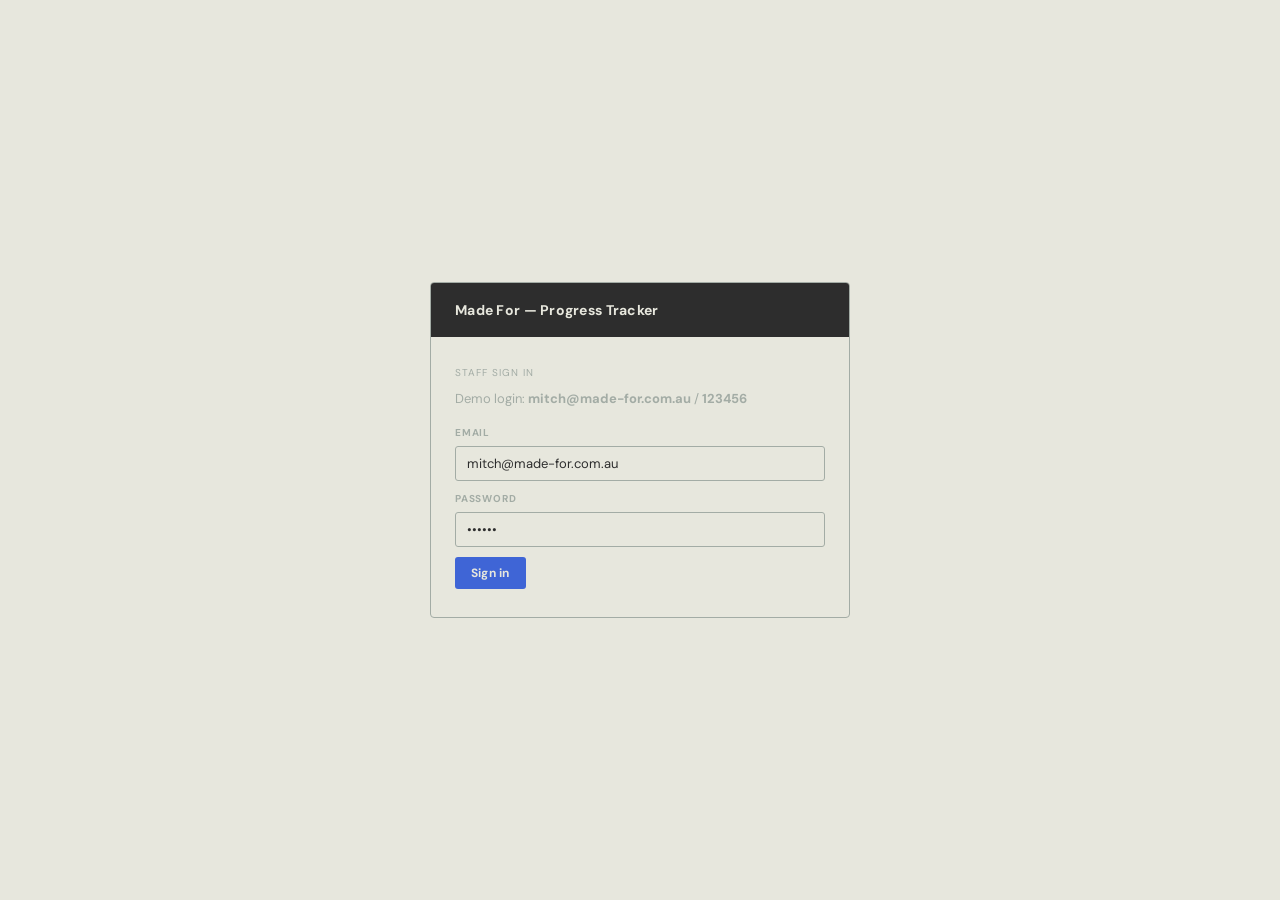
==== commit 7b5d3214: "Add staff demo: login, project list, and persistable trackers Replace the single in-memory Bain file" ====
--- a/index.html
+++ b/index.html
@@ -1,1088 +1,13 @@
 <!DOCTYPE html>
 <html lang="en">
 <head>
-<meta charset="UTF-8">
-<meta name="viewport" content="width=device-width, initial-scale=1.0">
-<title data-id="th-modified">Made For Bain Capital — Site Progress Tracker</title>
-<style>
-@import url('https://fonts.googleapis.com/css2?family=DM+Sans:ital,wght@0,400;0,500;0,700;1,400&family=Inter:wght@400;500;700;900&display=swap');
-*{margin:0;padding:0;box-sizing:border-box;}
-:root{
-  --charcoal:#2D2D2D;
-  --offwhite:#E7E7DD;
-  --blue:#3F65D6;
-  --lilac:#B5C1EB;
-  --purple:#A490DB;
-  --sage:#D0D2A0;
-  --sky:#A0CBF0;
-  --grey:#A3ACA5;
-  --green:#299F3D;
-  --gold:#BEA32E;
-  --orange:#FFAE2E;
-}
-body{background:var(--offwhite);color:var(--charcoal);font-family:'DM Sans','Inter',sans-serif;font-size:14px;line-height:1.6;min-height:100vh;}
-
-.tracker{display:flex;flex-direction:column;min-height:100vh;}
-
-/* HEADER */
-.header{background:var(--charcoal);padding:0;}
-.header-inner{padding:40px 48px 0;}
-.header-top{display:flex;align-items:flex-start;justify-content:space-between;margin-bottom:28px;}
-.eyebrow{font-size:10px;letter-spacing:0.1em;text-transform:uppercase;color:var(--grey);margin-bottom:14px;font-family:'DM Sans',sans-serif;font-weight:400;}
-.header-title{font-family:'Marr Sans','Inter','DM Sans',sans-serif;font-weight:900;font-size:56px;line-height:1.0;color:var(--offwhite);letter-spacing:-0.02em;}
-.header-title .accent{color:var(--blue);}
-.header-meta{display:flex;align-items:center;gap:0;margin-top:16px;padding-bottom:32px;flex-wrap:wrap;}
-.header-meta-item{font-size:15px;color:rgba(231,231,221,0.55);font-family:'DM Sans',sans-serif;font-weight:400;padding-right:18px;margin-right:18px;border-right:1px solid rgba(163,172,165,0.2);}
-.header-meta-item:last-child{border-right:none;}
-.hamburger{background:rgba(231,231,221,0.06);border:1px solid rgba(231,231,221,0.1);border-radius:4px;padding:10px 12px;cursor:pointer;display:flex;flex-direction:column;gap:5px;align-items:center;flex-shrink:0;margin-top:6px;}
-.hamburger span{display:block;width:18px;height:1.5px;background:rgba(231,231,221,0.5);}
-
-/* TABS */
-.tabs{display:flex;padding:0 48px;border-top:1px solid rgba(231,231,221,0.07);}
-.tab{background:none;border:none;border-bottom:2px solid transparent;padding:14px 18px 14px 0;margin-right:4px;font-family:'DM Sans',sans-serif;font-size:11px;font-weight:700;letter-spacing:0.08em;text-transform:uppercase;color:rgba(231,231,221,0.3);cursor:pointer;transition:color 0.15s,border-color 0.15s;white-space:nowrap;}
-.tab.active{color:var(--offwhite);border-bottom-color:var(--blue);}
-.tab:hover:not(.active){color:rgba(231,231,221,0.65);}
-
-/* CONTENT */
-.content{padding:40px 48px;flex:1;}
-
-/* WEEK SELECTOR */
-.week-bar{background:var(--charcoal);border-radius:4px;padding:18px 22px;margin-bottom:16px;}
-.week-bar-label{font-size:10px;letter-spacing:0.1em;text-transform:uppercase;color:var(--grey);margin-bottom:12px;font-weight:400;}
-.week-chips{display:flex;flex-wrap:wrap;gap:6px;}
-.chip{display:inline-block;background:rgba(231,231,221,0.06);border:1px solid rgba(231,231,221,0.1);color:rgba(231,231,221,0.55);font-size:12px;font-weight:500;padding:5px 12px;border-radius:3px;cursor:pointer;transition:all 0.1s;font-family:'DM Sans',sans-serif;}
-.chip.active{background:var(--blue);border-color:var(--blue);color:var(--offwhite);}
-.chip:hover:not(.active){background:rgba(231,231,221,0.1);color:var(--offwhite);}
-.chip.add{color:var(--blue);border-color:rgba(63,101,214,0.3);background:rgba(63,101,214,0.07);}
-
-/* CONTENT BLOCKS */
-.block{border:1px solid var(--grey);border-radius:4px;margin-bottom:12px;overflow:hidden;}
-.block-head{padding:12px 20px;border-bottom:1px solid rgba(163,172,165,0.3);display:flex;align-items:center;justify-content:space-between;}
-.block-label{font-size:10px;letter-spacing:0.1em;text-transform:uppercase;color:var(--grey);font-weight:700;font-family:'DM Sans',sans-serif;}
-.block-body{padding:18px 20px;background:var(--offwhite);}
-
-/* NUMBERED LIST */
-.num-list{list-style:none;padding:0;counter-reset:nl;}
-.num-list li{counter-increment:nl;display:flex;gap:14px;padding:8px 0;border-bottom:1px solid rgba(163,172,165,0.2);font-size:13px;color:var(--charcoal);line-height:1.55;font-family:'DM Sans',sans-serif;font-weight:400;}
-.num-list li:last-child{border-bottom:none;}
-.num-list li::before{content:counter(nl);font-size:10px;font-weight:700;background:var(--charcoal);color:var(--offwhite);width:18px;height:18px;border-radius:2px;display:flex;align-items:center;justify-content:center;flex-shrink:0;margin-top:1px;font-family:'DM Sans',sans-serif;}
-
-/* OUTSTANDING */
-.oi{display:flex;align-items:flex-start;gap:10px;padding:9px 0;border-bottom:1px solid rgba(163,172,165,0.2);font-family:'DM Sans',sans-serif;}
-.oi:last-child{border-bottom:none;}
-.oi input[type=checkbox]{margin-top:3px;accent-color:var(--green);width:13px;height:13px;cursor:pointer;flex-shrink:0;}
-.oi label{font-size:13px;color:var(--charcoal);cursor:pointer;line-height:1.55;}
-.oi.done label{text-decoration:line-through;color:var(--grey);}
-
-/* STAT CARDS */
-.stat-row{display:grid;grid-template-columns:1fr 1fr 1fr;gap:10px;margin-bottom:16px;}
-.stat{border:1px solid var(--grey);border-radius:4px;padding:18px 22px;background:var(--offwhite);}
-.stat.dark{background:var(--charcoal);border-color:var(--charcoal);}
-.stat-label{font-size:10px;letter-spacing:0.1em;text-transform:uppercase;color:var(--grey);margin-bottom:8px;font-weight:700;font-family:'DM Sans',sans-serif;}
-.stat.dark .stat-label{color:var(--lilac);}
-.stat-value{font-size:28px;font-weight:900;color:var(--charcoal);letter-spacing:-0.02em;font-family:'DM Sans',sans-serif;line-height:1;}
-.stat.dark .stat-value{color:var(--offwhite);}
-.stat-sub{font-size:11px;color:var(--grey);margin-top:6px;font-family:'DM Sans',sans-serif;}
-.stat.dark .stat-sub{color:rgba(231,231,221,0.4);}
-
-/* VARIATIONS */
-.var-block{border:1px solid var(--grey);border-radius:4px;margin-bottom:12px;overflow:hidden;}
-.var-block-head{padding:13px 20px;background:var(--offwhite);border-bottom:1px solid rgba(163,172,165,0.3);display:flex;justify-content:space-between;align-items:center;}
-.var-block-title{font-size:12px;font-weight:700;color:var(--charcoal);font-family:'DM Sans',sans-serif;letter-spacing:0.02em;}
-.var-block-total{font-size:11px;color:var(--grey);font-family:'DM Sans',sans-serif;}
-.var-sublabel{font-size:10px;letter-spacing:0.08em;text-transform:uppercase;color:var(--grey);font-weight:700;padding:8px 20px 6px;background:rgba(163,172,165,0.08);border-bottom:1px solid rgba(163,172,165,0.15);font-family:'DM Sans',sans-serif;}
-.var-row{display:flex;align-items:center;justify-content:space-between;padding:11px 20px;border-bottom:1px solid rgba(163,172,165,0.12);background:var(--offwhite);}
-.var-row:last-child{border-bottom:none;}
-.var-desc{font-size:13px;color:var(--charcoal);font-family:'DM Sans',sans-serif;}
-.var-meta{font-size:11px;color:var(--grey);margin-top:2px;}
-.var-amt-green{font-size:14px;font-weight:700;color:var(--green);font-family:'DM Sans',sans-serif;}
-.var-amt-gold{font-size:14px;font-weight:700;color:var(--gold);font-family:'DM Sans',sans-serif;}
-.var-actions{display:flex;gap:6px;margin-left:12px;}
-.var-footer{padding:12px 20px;border-top:1px solid rgba(163,172,165,0.2);background:var(--offwhite);}
-
-/* BUTTONS */
-.btn{font-family:'DM Sans',sans-serif;font-weight:700;border:none;cursor:pointer;border-radius:3px;letter-spacing:0.02em;}
-.btn-sm{font-size:11px;padding:4px 10px;}
-.btn-md{font-size:12px;padding:8px 16px;}
-.btn-blue{background:var(--blue);color:var(--offwhite);}
-.btn-ghost{background:var(--offwhite);color:var(--charcoal);border:1px solid var(--grey);}
-.btn-dim{background:rgba(163,172,165,0.15);color:var(--grey);border:1px solid rgba(163,172,165,0.35);}
-.btn-purple{background:var(--purple);color:var(--offwhite);}
-
-/* INLINE FORMS */
-.inline-form{display:none;padding:14px 20px;border-top:1px solid rgba(163,172,165,0.2);background:rgba(163,172,165,0.06);}
-.inline-form.open{display:block;}
-.form-row{display:grid;grid-template-columns:1fr 1fr;gap:12px;}
-.fg{margin-bottom:10px;}
-.fg label{display:block;font-size:10px;letter-spacing:0.08em;text-transform:uppercase;color:var(--grey);margin-bottom:5px;font-weight:700;font-family:'DM Sans',sans-serif;}
-.fg input,.fg textarea,.fg select{width:100%;padding:8px 11px;border:1px solid var(--grey);border-radius:3px;font-size:13px;color:var(--charcoal);background:var(--offwhite);font-family:'DM Sans',sans-serif;}
-.fg textarea{min-height:68px;resize:vertical;}
-.fg input:focus,.fg textarea:focus,.fg select:focus{outline:none;border-color:var(--blue);}
-
-/* MODAL */
-.modal-overlay{position:fixed;inset:0;background:rgba(45,45,45,0.55);display:flex;align-items:flex-start;justify-content:center;z-index:999;padding:32px 20px;}
-.modal{background:var(--offwhite);border-radius:4px;width:100%;max-width:520px;max-height:88vh;overflow-y:auto;border:1px solid var(--grey);}
-.modal-head{background:var(--charcoal);padding:16px 24px;display:flex;justify-content:space-between;align-items:center;}
-.modal-head h3{color:var(--offwhite);font-size:14px;font-weight:700;font-family:'DM Sans',sans-serif;letter-spacing:0.02em;}
-.modal-close{background:none;border:none;color:rgba(231,231,221,0.4);font-size:22px;cursor:pointer;line-height:1;}
-.modal-body{padding:24px;}
-.modal-foot{padding:14px 24px;border-top:1px solid rgba(163,172,165,0.3);display:flex;gap:8px;justify-content:flex-end;}
-
-/* EMPTY */
-.empty{padding:20px;text-align:center;color:var(--grey);font-size:13px;font-family:'DM Sans',sans-serif;}
-
-/* GANTT */
-.gantt-wrap{overflow-x:auto;padding:4px 0;}
-.gantt-tbl{border-collapse:collapse;min-width:100%;}
-.gantt-tbl td,.gantt-tbl th{padding:0;vertical-align:middle;}
-.g-label{font-size:12px;font-weight:700;color:var(--charcoal);padding:0 16px 0 0;white-space:nowrap;min-width:190px;font-family:'DM Sans',sans-serif;}
-.g-sub{font-size:10px;color:var(--grey);font-weight:600;text-transform:uppercase;letter-spacing:0.06em;display:block;margin-top:2px;}
-.g-month{font-size:10px;font-weight:700;color:var(--charcoal);text-align:left;letter-spacing:0.05em;text-transform:uppercase;padding:7px 0 5px 5px;font-family:'DM Sans',sans-serif;border-bottom:2px solid var(--charcoal);}
-.g-month.new-month{border-left:2px solid var(--charcoal);}
-.g-wk{font-size:9px;color:var(--grey);text-align:center;padding:5px 2px 4px;min-width:28px;font-weight:500;font-family:'DM Sans',sans-serif;border-bottom:1px solid rgba(163,172,165,0.4);border-right:1px solid rgba(163,172,165,0.15);white-space:nowrap;}
-.g-wk.new-month{border-left:2px solid rgba(163,172,165,0.4);}
-.g-cell{height:32px;padding:2px 1px;border-right:1px solid rgba(163,172,165,0.1);}
-.g-cell.new-month{border-left:2px solid rgba(163,172,165,0.3);}
-.g-cell.xmas{background:repeating-linear-gradient(135deg,rgba(163,172,165,0.13) 0px,rgba(163,172,165,0.13) 3px,transparent 3px,transparent 7px);}
-.g-wk.xmas{color:var(--grey);font-style:italic;}
-.g-bar{height:22px;border-radius:3px;}
-.g-row td{border-bottom:1px solid rgba(163,172,165,0.12);}
-
-/* DATE CARDS */
-.date-row{display:grid;grid-template-columns:1fr 1fr 1fr;gap:10px;margin-bottom:16px;}
-.date-card{border:1px solid var(--grey);border-radius:4px;padding:16px 20px;background:var(--offwhite);}
-.date-card.green-accent{border-left:3px solid var(--green);}
-.dc-label{font-size:10px;letter-spacing:0.1em;text-transform:uppercase;color:var(--grey);margin-bottom:6px;font-weight:700;font-family:'DM Sans',sans-serif;}
-.dc-value{font-size:18px;font-weight:900;color:var(--charcoal);letter-spacing:-0.01em;font-family:'DM Sans',sans-serif;}
-.date-card.green-accent .dc-value{color:var(--green);}
-
-/* LEGEND */
-.legend{display:flex;flex-wrap:wrap;gap:16px;margin-bottom:16px;}
-.legend-item{display:flex;align-items:center;gap:7px;font-size:12px;color:var(--charcoal);font-weight:500;font-family:'DM Sans',sans-serif;}
-.l-dot{width:12px;height:12px;border-radius:2px;flex-shrink:0;}
-.l-diamond{width:10px;height:10px;background:var(--charcoal);transform:rotate(45deg);border-radius:1px;flex-shrink:0;}
-
-/* DOCUMENTS */
-.doc-accordion{border:1px solid var(--grey);border-radius:4px;margin-bottom:8px;overflow:hidden;}
-.doc-acc-head{display:flex;align-items:center;justify-content:space-between;padding:16px 20px;background:var(--offwhite);cursor:pointer;user-select:none;transition:background 0.1s;}
-.doc-acc-head:hover{background:rgba(163,172,165,0.12);}
-.doc-acc-left{display:flex;align-items:center;gap:14px;}
-.doc-icon{width:32px;height:32px;border-radius:3px;display:flex;align-items:center;justify-content:center;font-size:14px;flex-shrink:0;}
-.doc-acc-title{font-size:14px;font-weight:700;color:var(--charcoal);font-family:'DM Sans',sans-serif;}
-.doc-acc-count{font-size:11px;color:var(--grey);margin-top:2px;font-family:'DM Sans',sans-serif;}
-.doc-chevron{width:22px;height:22px;border:1px solid rgba(163,172,165,0.5);border-radius:3px;display:flex;align-items:center;justify-content:center;color:var(--grey);font-size:12px;transition:transform 0.2s;flex-shrink:0;}
-.doc-chevron.open{transform:rotate(180deg);}
-.doc-body{display:none;border-top:1px solid rgba(163,172,165,0.3);}
-.doc-body.open{display:block;}
-.doc-row{display:flex;align-items:center;justify-content:space-between;padding:12px 20px;border-bottom:1px solid rgba(163,172,165,0.1);background:var(--offwhite);}
-.doc-row:last-child{border-bottom:none;}
-.doc-name{font-size:13px;font-weight:600;color:var(--charcoal);font-family:'DM Sans',sans-serif;}
-.doc-meta{font-size:11px;color:var(--grey);margin-top:2px;font-family:'DM Sans',sans-serif;}
-.doc-right{display:flex;align-items:center;gap:8px;flex-shrink:0;margin-left:12px;}
-.status-pill{font-size:10px;font-weight:700;padding:3px 8px;border-radius:2px;letter-spacing:0.05em;text-transform:uppercase;font-family:'DM Sans',sans-serif;}
-.s-draft{background:rgba(190,163,46,0.15);color:#7a6215;}
-.s-final{background:rgba(41,159,61,0.12);color:#1a5c26;}
-.s-issued{background:rgba(63,101,214,0.12);color:#2040a0;}
-.s-approved{background:rgba(41,159,61,0.12);color:#1a5c26;}
-.s-pending{background:rgba(163,172,165,0.2);color:var(--grey);}
-.doc-link{font-size:12px;color:var(--blue);text-decoration:none;font-weight:600;background:none;border:none;cursor:pointer;font-family:'DM Sans',sans-serif;padding:0;}
-.doc-add{padding:12px 20px;border-top:1px solid rgba(163,172,165,0.15);background:var(--offwhite);}
-
-/* TENDER */
-.tender-sub-head{display:flex;align-items:center;justify-content:space-between;padding:10px 20px;background:rgba(163,172,165,0.07);border-bottom:1px solid rgba(163,172,165,0.15);}
-.tsh-title{font-size:11px;font-weight:700;letter-spacing:0.07em;text-transform:uppercase;color:var(--charcoal);font-family:'DM Sans',sans-serif;}
-.tsh-count{font-size:11px;color:var(--grey);font-family:'DM Sans',sans-serif;}
-.c-row{display:flex;align-items:center;justify-content:space-between;padding:12px 20px;border-bottom:1px solid rgba(163,172,165,0.1);background:var(--offwhite);}
-.c-row:last-child{border-bottom:none;}
-.c-name{font-size:13px;font-weight:700;color:var(--charcoal);font-family:'DM Sans',sans-serif;}
-.c-notes{font-size:11px;color:var(--grey);margin-top:2px;font-family:'DM Sans',sans-serif;}
-.c-right{display:flex;align-items:center;gap:8px;}
-.badge{font-size:10px;font-weight:700;padding:3px 8px;border-radius:2px;letter-spacing:0.04em;text-transform:uppercase;font-family:'DM Sans',sans-serif;}
-.b-long{background:rgba(160,203,240,0.2);color:#0a3d6e;}
-.b-short{background:rgba(164,144,219,0.2);color:#2e1e7a;}
-.b-rec{background:rgba(41,159,61,0.12);color:#1a5c26;}
-.r-row{display:flex;align-items:center;justify-content:space-between;padding:12px 20px;border-bottom:1px solid rgba(163,172,165,0.1);background:var(--offwhite);}
-.r-row:last-child{border-bottom:none;}
-.r-name{font-size:13px;font-weight:700;color:var(--charcoal);font-family:'DM Sans',sans-serif;}
-.r-meta{font-size:11px;color:var(--grey);margin-top:2px;font-family:'DM Sans',sans-serif;}
-.r-amt{font-size:15px;font-weight:900;color:var(--charcoal);font-family:'DM Sans',sans-serif;letter-spacing:-0.01em;}
-
-/* SIDE PANEL */
-.panel{background:var(--charcoal);position:fixed;top:0;left:0;width:240px;height:100%;z-index:500;padding:28px 22px;transform:translateX(-100%);transition:transform 0.2s;border-right:1px solid rgba(231,231,221,0.06);}
-.panel.open{transform:translateX(0);}
-.panel-bg{display:none;position:fixed;inset:0;z-index:499;}
-.panel-bg.open{display:block;}
-.panel-label{font-size:10px;letter-spacing:0.1em;text-transform:uppercase;color:var(--grey);margin-bottom:14px;font-weight:700;font-family:'DM Sans',sans-serif;}
-.panel-item{padding:10px 12px;border-radius:3px;cursor:pointer;color:rgba(231,231,221,0.6);font-size:13px;font-weight:500;margin-bottom:2px;font-family:'DM Sans',sans-serif;transition:all 0.1s;}
-.panel-item:hover{background:rgba(231,231,221,0.07);color:var(--offwhite);}
-.panel-hr{border:none;border-top:1px solid rgba(231,231,221,0.07);margin:12px 0;}
-
-/* FOOTER */
-.footer{border-top:1px solid rgba(163,172,165,0.4);padding:12px 48px;display:flex;justify-content:space-between;align-items:center;background:var(--offwhite);}
-.footer-left{font-size:11px;color:var(--grey);font-family:'DM Sans',sans-serif;font-weight:400;}
-.footer-right{font-size:11px;color:var(--grey);font-family:'DM Sans',sans-serif;font-weight:400;}
-
-@media(max-width:640px){
-  .header-inner{padding:28px 24px 0;}
-  .tabs{padding:0 24px;}
-  .content{padding:24px 24px;}
-  .header-title{font-size:36px;}
-  .stat-row,.date-row{grid-template-columns:1fr;}
-  .form-row{grid-template-columns:1fr;}
-  .footer{padding:12px 24px;}
-}
-</style>
-<meta property="og:title" content="Made For Bain Capital — Site Progress Tracker" data-id="th-modified" ><meta property="og:image" content="https://tiiny.host/assets/logo-purple-bg.png" data-id="th-modified" ><meta property="og:image:width" content="1501" data-id="th-modified" ><meta property="og:image:height" content="1501" data-id="th-modified" ><meta property="og:image:type" content="image/png" data-id="th-modified" ><meta property="og:url" content="https://madeforbaincapital.tiiny.site/" data-id="th-modified" ><meta property="og:type" content="website" data-id="th-modified" ><script defer data-domain="madeforbaincapital.tiiny.site" src="https://analytics.tiiny.site/js/plausible.js"></script></head>
+  <meta charset="UTF-8">
+  <meta name="viewport" content="width=device-width, initial-scale=1.0">
+  <title>Made For — Site Progress Tracker</title>
+  <link rel="stylesheet" href="/src/styles.css">
+</head>
 <body>
-
-<div class="tracker" id="app">
-
-<div class="panel" id="sidePanel">
-  <p class="panel-label">Project Menu</p>
-  <div class="panel-item" onclick="closePanel();switchTab('team')">Made For Team</div>
-  <div class="panel-item" onclick="openAddWeek()">+ Add Week</div>
-  <div class="panel-item" onclick="closePanel();switchTab('progress')">Progress</div>
-  <hr class="panel-hr">
-  <div class="panel-item" onclick="closePanel();switchTab('programme')">Programme</div>
-  <div class="panel-item" onclick="closePanel();switchTab('budget')">Budget</div>
-  <div class="panel-item" onclick="closePanel();switchTab('documents')">Key Documents</div>
-  <div class="panel-item" onclick="closePanel();switchTab('tender')">Tender</div>
-</div>
-<div class="panel-bg" id="panelBg" onclick="closePanel()"></div>
-
-<div class="header">
-  <div class="header-inner">
-    <div class="header-top">
-      <div>
-        <p class="eyebrow">Made For. — Site Progress Tracker</p>
-        <h1 class="header-title">Bain Capital,<br><span class="accent">Sydney.</span></h1>
-        <div class="header-meta">
-          <span class="header-meta-item">Suite 28.01 &amp; 28.02, Aurora Place</span>
-          <span class="header-meta-item">88 Phillip Street, Sydney 2000</span>
-        </div>
-      </div>
-      <button class="hamburger" onclick="openPanel()" aria-label="Menu">
-        <span></span><span></span><span></span>
-      </button>
-    </div>
-  </div>
-  <div class="tabs">
-    <button class="tab active" id="tab-team" onclick="switchTab('team')">Made For Team</button>
-    <button class="tab" id="tab-progress" onclick="switchTab('progress')">Progress</button>
-    <button class="tab" id="tab-programme" onclick="switchTab('programme')">Programme</button>
-    <button class="tab" id="tab-budget" onclick="switchTab('budget')">Budget</button>
-    <button class="tab" id="tab-documents" onclick="switchTab('documents')">Key Documents</button>
-    <button class="tab" id="tab-tender" onclick="switchTab('tender')">Tender</button>
-  </div>
-</div>
-
-<div class="content" id="mainContent"></div>
-
-<div class="footer">
-  <span class="footer-left">Made For Bain Capital.</span>
-  <span class="footer-right">Site Progress Tracker.</span>
-</div>
-
-</div>
-<div id="modalContainer"></div>
-
-<script>
-const S={
-  activeTab:'team',activeWeek:0,
-  weeks:[
-    {// W1 — 03 Aug
-      date:'03 Aug 2025',
-      thisWeek:['Mobilisation and onboarding of Made For team.','High-level strategy session with Kat McMahon and client stakeholders.','Site measure and review of building fitout guide for Suite 28.02.','Initial test fit review and planning principles workshop.'],
-      nextWeek:['Commence concept design phase.','First weekly design workshop with Bain Capital team.','Define design drivers and explore materiality direction.','Begin 3D test fit development.'],
-      outstanding:[
-        {text:'Confirm Bain Capital key stakeholder contacts and decision makers.',done:false},
-        {text:'Obtain existing as-built drawings for Suite 28.01 from landlord.',done:false},
-        {text:'Confirm headcount targets for expansion space.',done:false},
-        {text:'Receive building fitout guide from Aurora Place management.',done:false}
-      ],
-      programmeNote:'Programme tracking on schedule. Target FDOB February 2027 remains achievable.'
-    },
-    {// W2 — 10 Aug
-      date:'10 Aug 2025',
-      thisWeek:['Concept design workshop with Bain Capital stakeholders.','Design drivers and materiality direction presented.','3D test fit development commenced.','Review of headcount and adjacency requirements.'],
-      nextWeek:['Develop initial concept design options.','Prepare mood boards and materiality palette.','Continue 3D modelling of test fit scenarios.','Review planning principles with client.'],
-      outstanding:[
-        {text:'Confirm headcount targets for expansion space.',done:false},
-        {text:'Receive building fitout guide from Aurora Place management.',done:false},
-        {text:'Obtain base building services drawings from landlord.',done:false}
-      ],
-      programmeNote:'Concept design phase underway. Programme on track.'
-    },
-    {// W3 — 17 Aug
-      date:'17 Aug 2025',
-      thisWeek:['Concept design options developed and presented.','Mood boards and materiality palette reviewed with client.','3D test fit scenarios reviewed and refined.','Planning principles confirmed.'],
-      nextWeek:['Refine preferred concept design option.','Develop detailed floor plan based on feedback.','Commence space planning for all work zones.','Prepare concept design report.'],
-      outstanding:[
-        {text:'Receive building fitout guide from Aurora Place management.',done:false},
-        {text:'Obtain base building services drawings from landlord.',done:false},
-        {text:'Client sign-off on preferred concept direction.',done:false}
-      ],
-      programmeNote:'Concept design progressing well. Client feedback incorporated.'
-    },
-    {// W4 — 24 Aug
-      date:'24 Aug 2025',
-      thisWeek:['Preferred concept design option refined.','Detailed floor plan developed based on client feedback.','Space planning for all work zones commenced.','Concept design report drafted.'],
-      nextWeek:['Finalise concept design for client approval.','Prepare concept design presentation.','Issue concept design package for review.','Schedule concept approval meeting.'],
-      outstanding:[
-        {text:'Obtain base building services drawings from landlord.',done:false},
-        {text:'Client sign-off on preferred concept direction.',done:false},
-        {text:'Confirm FF&E budget allocation.',done:false}
-      ],
-      programmeNote:'Approaching concept approval milestone. On programme.'
-    },
-    {// W5 — 31 Aug
-      date:'31 Aug 2025',
-      thisWeek:['Concept design package issued for client review.','Concept design presentation delivered to Bain Capital leadership.','Concept approval received — milestone achieved.','Design development phase commenced.'],
-      nextWeek:['Begin design development drawings.','Engage structural and services engineers.','Commence FF&E research and procurement schedule.','Develop detailed reflected ceiling plan.'],
-      outstanding:[
-        {text:'Confirm FF&E budget allocation.',done:false},
-        {text:'Appoint structural engineer.',done:false},
-        {text:'Appoint mechanical and electrical engineer.',done:false}
-      ],
-      programmeNote:'Concept approval milestone achieved. Design development underway.'
-    },
-    {// W6 — 07 Sep
-      date:'07 Sep 2025',
-      thisWeek:['Design development drawings commenced.','Structural and services engineers engaged.','FF&E research and procurement schedule commenced.','Reflected ceiling plan development started.'],
-      nextWeek:['Progress design development documentation.','Coordinate with structural engineer on slab penetrations.','Develop joinery and partition schedules.','Review services coordination requirements.'],
-      outstanding:[
-        {text:'Appoint mechanical and electrical engineer.',done:false},
-        {text:'Confirm joinery specification approach.',done:false},
-        {text:'Receive structural engineer preliminary advice.',done:false}
-      ],
-      programmeNote:'Design development on track. Consultant coordination progressing.'
-    },
-    {// W7 — 14 Sep
-      date:'14 Sep 2025',
-      thisWeek:['Design development documentation progressing.','Structural coordination meeting held.','Joinery and partition schedules under development.','Services coordination requirements reviewed.'],
-      nextWeek:['Progress DD drawings across all disciplines.','Develop detailed FF&E schedule.','Commence finishes schedule.','Review structural advice and incorporate into drawings.'],
-      outstanding:[
-        {text:'Confirm joinery specification approach.',done:false},
-        {text:'Receive structural engineer preliminary advice.',done:false},
-        {text:'Client review of DD progress drawings.',done:false}
-      ],
-      programmeNote:'Design development progressing across all disciplines.'
-    },
-    {// W8 — 21 Sep
-      date:'21 Sep 2025',
-      thisWeek:['DD drawings progressing across all disciplines.','Detailed FF&E schedule drafted.','Finishes schedule commenced.','Structural advice received and incorporated.'],
-      nextWeek:['Issue DD progress set to client for review.','Develop door and hardware schedule.','Coordinate services layouts with engineers.','Prepare design sign-off presentation.'],
-      outstanding:[
-        {text:'Client review of DD progress drawings.',done:false},
-        {text:'Confirm door and hardware specification.',done:false},
-        {text:'Services coordination drawings from engineers.',done:false}
-      ],
-      programmeNote:'DD midpoint reached. Client review scheduled.'
-    },
-    {// W9 — 28 Sep
-      date:'28 Sep 2025',
-      thisWeek:['DD progress set issued to client for review.','Door and hardware schedule developed.','Services layouts coordinated with engineers.','Design sign-off presentation prepared.'],
-      nextWeek:['Incorporate client feedback on DD drawings.','Finalise all schedules for design sign-off.','Issue final DD package for approval.','Schedule design sign-off meeting.'],
-      outstanding:[
-        {text:'Confirm door and hardware specification.',done:false},
-        {text:'Client sign-off on DD package.',done:false},
-        {text:'Finalise finishes schedule.',done:false}
-      ],
-      programmeNote:'Approaching design sign-off milestone.'
-    },
-    {// W10 — 05 Oct
-      date:'05 Oct 2025',
-      thisWeek:['Client feedback on DD drawings incorporated.','All schedules finalised for design sign-off.','Final DD package issued for approval.','Design sign-off achieved — milestone reached.'],
-      nextWeek:['Commence tender documentation phase.','Prepare tender drawings package.','Develop specification sections.','Engage quantity surveyor for cost plan update.'],
-      outstanding:[
-        {text:'Appoint quantity surveyor.',done:false},
-        {text:'Confirm tender strategy with client.',done:false},
-        {text:'Prepare list of invited tenderers.',done:false}
-      ],
-      programmeNote:'Design sign-off milestone achieved. Tender documentation commenced.'
-    },
-    {// W11 — 12 Oct
-      date:'12 Oct 2025',
-      thisWeek:['Tender documentation commenced.','Tender drawings package in progress.','Specification sections being developed.','QS engaged for cost plan update.'],
-      nextWeek:['Progress tender drawings across all trades.','Develop general and particular conditions of contract.','Coordinate with engineers on tender spec sections.','Issue preliminary cost plan.'],
-      outstanding:[
-        {text:'Confirm list of invited tenderers.',done:false},
-        {text:'Receive preliminary QS cost plan.',done:false},
-        {text:'Confirm contract form and conditions.',done:false}
-      ],
-      programmeNote:'Tender documentation phase underway. QS coordinating.'
-    },
-    {// W12 — 19 Oct
-      date:'19 Oct 2025',
-      thisWeek:['Tender drawings progressing across all trades.','General and particular conditions of contract developed.','Engineer spec sections coordinated.','Preliminary cost plan received from QS.'],
-      nextWeek:['Finalise tender drawings and specifications.','Prepare tender bill of quantities.','Issue tender package for internal review.','Confirm tenderer shortlist.'],
-      outstanding:[
-        {text:'Confirm list of invited tenderers.',done:false},
-        {text:'Internal review of tender package.',done:false},
-        {text:'Final QS review of tender documents.',done:false}
-      ],
-      programmeNote:'Tender documentation on track for issue.'
-    },
-    {// W13 — 26 Oct
-      date:'26 Oct 2025',
-      thisWeek:['Tender drawings and specifications finalised.','Tender bill of quantities prepared.','Tender package issued for internal review.','Tenderer shortlist confirmed.'],
-      nextWeek:['Issue tender package to shortlisted contractors.','Conduct pre-tender briefing on site.','Manage tenderer queries.','Progress page turn preparation.'],
-      outstanding:[
-        {text:'Issue tender package to contractors.',done:false},
-        {text:'Conduct pre-tender site briefing.',done:false},
-        {text:'Page turn meeting with Bain Capital.',done:false}
-      ],
-      programmeNote:'Tender package ready for issue. Page turn scheduled.'
-    },
-    {// W14 — 02 Nov
-      date:'02 Nov 2025',
-      thisWeek:['Tender package issued to shortlisted contractors.','Pre-tender briefing conducted on site.','Page turn meeting held with Bain Capital — milestone achieved.','Tender issue for tender milestone achieved.'],
-      nextWeek:['Manage contractor queries during tender period.','Issue addenda as required.','Monitor tender programme.','Commence value management review.'],
-      outstanding:[
-        {text:'Respond to contractor tender queries.',done:false},
-        {text:'Issue addendum 1 if required.',done:false},
-        {text:'Value management options under review.',done:false}
-      ],
-      programmeNote:'Tender period underway. Page turn and issue for tender milestones achieved.'
-    },
-    {// W15 — 09 Nov
-      date:'09 Nov 2025',
-      thisWeek:['Contractor queries managed and addenda issued.','Value management options reviewed with client.','Tender period monitoring ongoing.','Mid-tender check-in with shortlisted contractors.'],
-      nextWeek:['Continue managing tender queries.','Prepare tender returns assessment framework.','Coordinate with QS on evaluation criteria.','Finalise value management recommendations.'],
-      outstanding:[
-        {text:'Issue addendum 2 if required.',done:false},
-        {text:'Tender returns assessment framework prepared.',done:false},
-        {text:'Value management sign-off from client.',done:false}
-      ],
-      programmeNote:'Tender period progressing. Tender returns due shortly.'
-    },
-    {// W16 — 16 Nov
-      date:'16 Nov 2025',
-      thisWeek:['Final tender queries managed.','Tender returns assessment framework prepared.','Value management recommendations finalised.','Tender returns received — milestone achieved.'],
-      nextWeek:['Commence tender analysis and evaluation.','Interview shortlisted contractors.','Prepare tender report for client.','Make recommendation for award.'],
-      outstanding:[
-        {text:'Complete tender analysis.',done:false},
-        {text:'Contractor interviews scheduled.',done:false},
-        {text:'Tender report prepared.',done:false}
-      ],
-      programmeNote:'Tender returns milestone achieved. Evaluation underway.'
-    },
-    {// W17 — 23 Nov
-      date:'23 Nov 2025',
-      thisWeek:['Tender analysis and evaluation completed.','Shortlisted contractors interviewed.','Tender report prepared and issued to client.','Award recommendation made — GC award milestone achieved.'],
-      nextWeek:['Execute contract with appointed contractor.','Mobilise contractor for site take-on.','Prepare site establishment requirements.','Issue construction drawings package.'],
-      outstanding:[
-        {text:'Execute head contract.',done:false},
-        {text:'Contractor insurance and bonds confirmed.',done:false},
-        {text:'Site establishment plan from contractor.',done:false}
-      ],
-      programmeNote:'Award GC milestone achieved. Construction phase commencing.'
-    },
-    {// W18 — 30 Nov
-      date:'30 Nov 2025',
-      thisWeek:['Head contract executed with appointed contractor.','Contractor mobilised — take on site milestone achieved.','Site establishment underway.','Construction drawings package issued.'],
-      nextWeek:['Commence demolition and strip-out works.','Hold first site meeting.','Establish construction programme review cadence.','Commence weekly site inspections.'],
-      outstanding:[
-        {text:'Contractor insurance and bonds confirmed.',done:false},
-        {text:'First site meeting held.',done:false},
-        {text:'Demolition programme reviewed.',done:false}
-      ],
-      programmeNote:'Take on site milestone achieved. Construction underway.'
-    },
-    {// W19 — 07 Dec
-      date:'07 Dec 2025',
-      thisWeek:['Demolition and strip-out works commenced.','First site meeting held.','Construction programme reviewed.','Weekly site inspection regime established.'],
-      nextWeek:['Progress demolition works.','Review structural works programme.','Coordinate early procurement of long-lead items.','Issue site instruction register.'],
-      outstanding:[
-        {text:'Long-lead items procurement confirmed.',done:false},
-        {text:'Structural works programme reviewed.',done:false},
-        {text:'Site instruction register issued.',done:false}
-      ],
-      programmeNote:'Construction phase progressing. Demolition underway.'
-    },
-    {// W20 — 14 Dec
-      date:'14 Dec 2025',
-      thisWeek:['Demolition works progressing on programme.','Structural works programme reviewed.','Long-lead items procurement confirmed.','Site instruction register issued.'],
-      nextWeek:['Christmas shutdown commencing 21 Dec.','Site secure and made safe for shutdown period.','Resume site works 5 Jan 2026.','Programme review on return.'],
-      outstanding:[
-        {text:'Site secured for Christmas shutdown.',done:false},
-        {text:'Programme review on return from shutdown.',done:false}
-      ],
-      programmeNote:'Construction progressing. Christmas shutdown from 21 Dec to 4 Jan.'
-    },
-    {// W21 — 21 Dec (XMAS)
-      date:'21 Dec 2025',
-      thisWeek:['Site secured and made safe for Christmas shutdown.','All trades signed off for holiday period.','Outstanding site instructions reviewed prior to shutdown.','Programme reviewed for return in January.'],
-      nextWeek:['Christmas & New Year shutdown — site closed.','Resume works week commencing 5 Jan 2026.','Programme review meeting on return.','Issue updated construction programme.'],
-      outstanding:[
-        {text:'Site secured for Christmas shutdown.',done:false},
-        {text:'Programme update issued for January return.',done:false}
-      ],
-      programmeNote:'Christmas shutdown period. Site resumes 5 Jan 2026.'
-    },
-    {// W22 — 28 Dec
-      date:'28 Dec 2025',
-      thisWeek:['Christmas & New Year shutdown period.','Site closed — no works on site.','Made For team on leave.','Resume week commencing 5 Jan 2026.'],
-      nextWeek:['Resume construction works 5 Jan.','Site remobilisation and programme review.','Review progress against programme.','Issue updated programme to all parties.'],
-      outstanding:[
-        {text:'Programme update issued for January return.',done:false},
-        {text:'Contractor remobilisation plan confirmed.',done:false}
-      ],
-      programmeNote:'Shutdown period. All parties resume 5 Jan 2026.'
-    },
-    {// W23 — 04 Jan
-      date:'04 Jan 2026',
-      thisWeek:['Construction works resumed post-shutdown.','Site remobilisation completed.','Programme review meeting held.','Updated construction programme issued.'],
-      nextWeek:['Progress framing and partition works.','Commence rough-in services installation.','Review FF&E procurement status.','Coordinate joinery manufacture progress.'],
-      outstanding:[
-        {text:'Contractor remobilisation plan confirmed.',done:false},
-        {text:'FF&E procurement status reviewed.',done:false},
-        {text:'Joinery manufacture programme confirmed.',done:false}
-      ],
-      programmeNote:'Works resumed post-shutdown. Programme monitoring underway.'
-    },
-    {// W24 — 11 Jan
-      date:'11 Jan 2026',
-      thisWeek:['Framing and partition works progressing.','Rough-in services installation commenced.','FF&E procurement status reviewed.','Joinery manufacture programme confirmed.'],
-      nextWeek:['Continue partition and ceiling works.','Progress mechanical and electrical rough-in.','Review joinery shop drawings.','Commence architectural finishes installation.'],
-      outstanding:[
-        {text:'Joinery shop drawings reviewed and approved.',done:false},
-        {text:'Architectural finishes delivery dates confirmed.',done:false},
-        {text:'Site progress photograph set updated.',done:false}
-      ],
-      programmeNote:'Construction progressing well post-shutdown. On programme.'
-    },
-    {// W25 — 18 Jan
-      date:'18 Jan 2026',
-      thisWeek:['Partition and ceiling works continuing.','Mechanical and electrical rough-in progressing.','Joinery shop drawings reviewed.','Architectural finishes installation commenced.'],
-      nextWeek:['Complete rough-in works.','Begin fit-off of services.','Progress joinery installation.','Commence painting and floor preparation.'],
-      outstanding:[
-        {text:'Architectural finishes delivery dates confirmed.',done:false},
-        {text:'Defects inspection schedule prepared.',done:false},
-        {text:'FF&E delivery and installation programme confirmed.',done:false}
-      ],
-      programmeNote:'Construction in fit-out phase. Tracking to programme.'
-    },
-    {// W26 — 25 Jan
-      date:'25 Jan 2026',
-      thisWeek:['Rough-in works completed.','Services fit-off commenced.','Joinery installation progressing.','Painting and floor preparation underway.'],
-      nextWeek:['Complete joinery installation.','Progress FF&E delivery and installation.','Conduct defects inspection.','Prepare practical completion checklist.'],
-      outstanding:[
-        {text:'FF&E delivery and installation programme confirmed.',done:false},
-        {text:'Defects inspection scheduled.',done:false},
-        {text:'Practical completion checklist issued.',done:false}
-      ],
-      programmeNote:'Fit-out nearing completion. Final trades on site.'
-    },
-    {// W27 — 01 Feb
-      date:'01 Feb 2026',
-      thisWeek:['Joinery installation completed.','FF&E delivered and installed.','Defects inspection conducted.','Practical completion checklist issued.'],
-      nextWeek:['Defects rectification period.','Final client walkthrough and handover preparation.','Commissioning of all services.','FDOB — Fit-Out Date of Beneficial Occupancy achieved.'],
-      outstanding:[
-        {text:'All defects rectified prior to handover.',done:false},
-        {text:'Services commissioning certificates received.',done:false},
-        {text:'As-built drawings issued.',done:false},
-        {text:'O&M manuals issued.',done:false}
-      ],
-      programmeNote:'Approaching FDOB. Handover preparations underway. Target February 2026 remains on track.'
-    }
-  ],
-  budget:{baseContract:513000,cVar:{approved:[],pending:[]},dVar:{approved:[],pending:[]}},
-  docs:{
-    strategy:[],concept:[],dd:[],documentation:[],
-    tender:{longlist:[],shortlist:[],responses:[],recommendation:null}
-  },
-  open:{strategy:true,concept:false,dd:false,documentation:false}
-};
-
-const DOC_SECS=[
-  {key:'strategy',label:'STRATEGY',icon:'📋',color:'#3F65D6'},
-  {key:'concept',label:'CONCEPT DESIGN',icon:'✏️',color:'#A490DB'},
-  {key:'dd',label:'DESIGN DEVELOPMENT',icon:'📐',color:'#A490DB'},
-  {key:'documentation',label:'DOCUMENTATION',icon:'📁',color:'#A3ACA5'}
-];
-
-const PHASES=[
-  {label:'MOBILISE & STRATEGY',sub:'1 week',color:'#3F65D6',s:0,d:1},
-  {label:'CONCEPT DESIGN',sub:'4 weeks',color:'#A490DB',s:1,d:4},
-  {label:'DESIGN DEVELOPMENT',sub:'4 weeks',color:'#A490DB',s:5,d:4},
-  {label:'TENDER DOCUMENTATION',sub:'4 weeks',color:'#3F65D6',s:9,d:4},
-  {label:'TENDER & VALUE MANAGEMENT',sub:'4 weeks',color:'#3F65D6',s:13,d:4},
-  {label:'CONSTRUCTION & DELIVERY',sub:'10 weeks',color:'#299F3D',s:17,d:10}
-];
-const TWC=27;
-const WLBL=['03.08','10.08','17.08','24.08','31.08','07.09','14.09','21.09','28.09','05.10','12.10','19.10','26.10','02.11','09.11','16.11','23.11','30.11','07.12','14.12','21.12','28.12','04.01','11.01','18.01','25.01','01.02'];
-const MM={0:'Kick-off',4:'Concept Approval',8:'Design Sign-off',12:'Page Turn',13:'Issue for Tender',15:'Tender Returns',16:'Award GC',17:'Take On Site',26:'FDOB'};
-const MMP={'08':'Aug','09':'Sep','10':'Oct','11':'Nov','12':'Dec','01':'Jan','02':'Feb'};
-const XMAS_WK=20; // w/c 21 Dec — Christmas shutdown
-
-function cur(n){return '$'+Number(n).toLocaleString('en-AU',{minimumFractionDigits:0});}
-function switchTab(t){S.activeTab=t;document.querySelectorAll('.tab').forEach(b=>b.classList.remove('active'));document.getElementById('tab-'+t).classList.add('active');render();}
-function openPanel(){document.getElementById('sidePanel').classList.add('open');document.getElementById('panelBg').classList.add('open');}
-function closePanel(){document.getElementById('sidePanel').classList.remove('open');document.getElementById('panelBg').classList.remove('open');}
-function sw(i){S.activeWeek=i;render();}
-function ti(wi,ii){S.weeks[wi].outstanding[ii].done=!S.weeks[wi].outstanding[ii].done;render();}
-function ts(k){S.open[k]=!S.open[k];render();}
-
-function render(){
-  if(S.activeTab==='team')rTeam();
-  else if(S.activeTab==='progress')rProgress();
-  else if(S.activeTab==='programme')rProgramme();
-  else if(S.activeTab==='budget')rBudget();
-  else if(S.activeTab==='tender')rTender();
-  else rDocuments();
-}
-
-
-
-function rTeam(){
-  const members=[
-    {
-      name:'Kat McMahon',
-      role:'Strategy Director',
-      phone:'0411 760 246',
-      email:'kat@made-for.com.au',
-      responsibilities:[
-        'Champions the project internally.',
-        'Ensures strategic alignment with business goals and global workplace standards.',
-        'Provides guidance, support, and escalation pathways for critical decisions.',
-        'Safeguards quality and outcomes without managing daily tasks.',
-        'Sits in on key client meetings, fact finds and presentations.'
-      ]
-    },
-    {
-      name:'Chris Free',
-      role:'Design Director',
-      phone:'0488 327 815',
-      email:'chris@made-for.com.au',
-      responsibilities:[
-        'Drives the overarching design strategy from briefing to delivery including client presentations.',
-        'Leads all consultant coordination and ensures design alignment.',
-        'Provides quality control across all drawing packages.',
-        'Balances big-picture vision with detailed technical resolution.',
-        'Ensures consistency of design narrative throughout the project.'
-      ]
-    },
-    {
-      name:'Sophie Woods',
-      role:'Interior Designer',
-      phone:'',
-      email:'',
-      responsibilities:[
-        'Develops design documentation across all phases of the project.',
-        'Selects materials, finishes, and furniture aligned with the design narrative.',
-        'Produces drawings, mood boards, and presentation materials.',
-        'Supports coordination with suppliers and consultants.',
-        'Ensures detailing reflects both creative intent and practical needs.'
-      ]
-    },
-    {
-      name:'Lara Pillot',
-      role:'Associate Director',
-      phone:'',
-      email:'',
-      responsibilities:[
-        'Leads the client side PM role on site in collaboration with the strategy lead.',
-        'Runs tender process with select tenderers.',
-        'Reviews cost proposals and issues value management solutions through tender stage.',
-        'Coordinates PCG meetings with on site team.',
-        'Manages CDC application and landlord communication.',
-        'Issues and coordinates As Built drawings.',
-        'Coordinates 30, 90 and 365 day check ins.',
-        'Issues client weekly wrap emails and communications.'
-      ]
-    }
-  ];
-
-  let h=`<div style="display:grid;grid-template-columns:repeat(4,1fr);gap:14px;">`;
-  members.forEach(m=>{
-    h+=`<div style="background:var(--offwhite);border:1px solid var(--grey);border-radius:4px;overflow:hidden;display:flex;flex-direction:column;">`;
-    h+=`<div style="padding:18px 18px 0;">`;
-    h+=`<p style="font-size:16px;font-weight:900;color:var(--charcoal);font-family:'Marr Sans','Inter','DM Sans',sans-serif;line-height:1.15;margin-bottom:5px;">${m.name}</p>`;
-    h+=`<p style="font-size:10px;font-weight:700;letter-spacing:0.1em;text-transform:uppercase;color:var(--blue);font-family:'DM Sans',sans-serif;margin-bottom:14px;">${m.role}</p>`;
-    h+=`</div>`;
-    h+=`<div style="padding:0 18px;flex:1;">`;
-    h+=`<div style="border-top:1px solid rgba(163,172,165,0.35);padding-top:12px;">`;
-    m.responsibilities.forEach(r=>{
-      h+=`<p style="font-size:12px;color:var(--charcoal);font-family:'DM Sans',sans-serif;line-height:1.6;padding:4px 0;border-bottom:1px solid rgba(163,172,165,0.15);display:flex;gap:8px;"><span style="color:var(--charcoal);font-weight:700;flex-shrink:0;">—</span>${r}</p>`;
-    });
-    h+=`</div></div>`;
-    if(m.phone||m.email){
-      h+=`<div style="border-top:1px solid rgba(163,172,165,0.35);margin:14px 18px 0;padding:12px 0 18px;">`;
-      if(m.phone)h+=`<p style="font-size:12px;color:var(--charcoal);font-family:'DM Sans',sans-serif;font-weight:500;margin-bottom:2px;">${m.phone}</p>`;
-      if(m.email)h+=`<p style="font-size:12px;color:var(--blue);font-family:'DM Sans',sans-serif;">${m.email}</p>`;
-      h+=`</div>`;
-    } else {
-      h+=`<div style="padding-bottom:18px;"></div>`;
-    }
-    h+=`</div>`;
-  });
-  h+=`</div>`;
-  document.getElementById('mainContent').innerHTML=h;
-}
-
-
-function rProgress(){
-  const w=S.weeks,aw=S.activeWeek;
-  let h='';
-  if(w.length){
-    h+=`<div class="week-bar"><p class="week-bar-label">Select Week</p><div class="week-chips">`;
-    w.forEach((wk,i)=>{h+=`<span class="chip ${i===aw?'active':''}" onclick="sw(${i})">${wk.date}</span>`;});
-    h+=`<span class="chip add" onclick="openAddWeek()">+ Add Week</span></div></div>`;
-    const c=w[aw];
-    h+=`<div class="block"><div class="block-head"><span class="block-label">This Week — W/E ${c.date}</span></div><div class="block-body"><ol class="num-list">`;
-    c.thisWeek.forEach(x=>{h+=`<li>${x}</li>`;});
-    h+=`</ol></div></div>`;
-    h+=`<div class="block"><div class="block-head"><span class="block-label">Next Week</span></div><div class="block-body"><ol class="num-list">`;
-    c.nextWeek.forEach(x=>{h+=`<li>${x}</li>`;});
-    h+=`</ol></div></div>`;
-    h+=`<div class="block"><div class="block-head"><span class="block-label">Outstanding Items</span></div><div class="block-body">`;
-    if(!c.outstanding.length)h+=`<p class="empty">No outstanding items.</p>`;
-    c.outstanding.forEach((item,idx)=>{h+=`<div class="oi ${item.done?'done':''}"><input type="checkbox" ${item.done?'checked':''} id="oi_${aw}_${idx}" onchange="ti(${aw},${idx})"><label for="oi_${aw}_${idx}">${item.text}</label></div>`;});
-    h+=`</div></div>`;
-  } else {
-    h+=`<div class="block"><div class="block-body"><p class="empty">No weeks added yet. Use the menu to add the first weekly report.</p></div></div>`;
-  }
-  document.getElementById('mainContent').innerHTML=h;
-}
-
-function rProgramme(){
-  let h=`<div class="date-row">`;
-  h+=`<div class="date-card"><p class="dc-label">Mobilise</p><p class="dc-value">3 Aug 2025</p></div>`;
-  h+=`<div class="date-card"><p class="dc-label">Take On Site</p><p class="dc-value">1 Dec 2026</p></div>`;
-  h+=`<div class="date-card green-accent"><p class="dc-label">First Day Of Business Target</p><p class="dc-value">1 Feb 2027</p></div>`;
-  h+=`</div>`;
-  h+=`<div class="legend">`;
-  h+=`<div class="legend-item"><div class="l-dot" style="background:#3F65D6;"></div>Design &amp; Tender</div>`;
-  h+=`<div class="legend-item"><div class="l-dot" style="background:#A490DB;"></div>Design Development</div>`;
-  h+=`<div class="legend-item"><div class="l-dot" style="background:#299F3D;"></div>Construction</div>`;
-  h+=`<div class="legend-item"><div class="l-diamond"></div>Milestone</div>`;
-  h+=`</div>`;
-  // Build month groupings for header
-  const monthOf=i=>WLBL[i].split('.')[1];
-  let monthGroups=[];
-  WLBL.forEach((lbl,i)=>{const m=monthOf(i);if(!monthGroups.length||monthGroups[monthGroups.length-1].key!==m)monthGroups.push({key:m,label:MMP[m],start:i,span:1});else monthGroups[monthGroups.length-1].span++;});
-
-  h+=`<div class="block"><div class="gantt-wrap"><table class="gantt-tbl"><thead>`;
-  // Row 1 — month bands
-  h+=`<tr><th style="min-width:190px;padding-right:16px;"></th>`;
-  monthGroups.forEach((mg,gi)=>{
-    h+=`<th colspan="${mg.span}" class="g-month${gi===0?'':' new-month'}">${mg.label}</th>`;
-  });
-  h+=`</tr>`;
-  // Row 2 — week numbers (day.month labels)
-  h+=`<tr><th style="min-width:190px;"></th>`;
-  WLBL.forEach((lbl,i)=>{
-    const isFirst=i===0||monthOf(i)!==monthOf(i-1);
-    const dayPart=lbl.split('.')[0];
-    const isXmas=i===XMAS_WK;
-    h+=`<th class="g-wk${isFirst&&i>0?' new-month':''}${isXmas?' xmas':''}">${dayPart}${isXmas?' ✕':''}</th>`;
-  });
-  h+=`</tr></thead><tbody>`;
-
-  PHASES.forEach(ph=>{
-    h+=`<tr class="g-row"><td class="g-label">${ph.label}<span class="g-sub">${ph.sub}</span></td>`;
-    for(let wc=0;wc<TWC;wc++){
-      const inp=wc>=ph.s&&wc<ph.s+ph.d;
-      const isF=wc===ph.s,isL=wc===ph.s+ph.d-1;
-      const isFirst=wc===0||monthOf(wc)!==monthOf(wc-1);
-      const altBg=Math.floor(WLBL[wc].split('.')[1]%2)===0;
-      const isXmas=wc===XMAS_WK;
-      const cls=`g-cell${isFirst&&wc>0?' new-month':''}${altBg&&!isXmas?' alt':''}${isXmas?' xmas':''}`;
-      if(inp){const r=isF&&isL?'3px':isF?'3px 0 0 3px':isL?'0 3px 3px 0':'0';h+=`<td class="${cls}"><div class="g-bar" style="background:${isXmas?'rgba(163,172,165,0.3)':ph.color};border-radius:${r};"></div></td>`;}
-      else h+=`<td class="${cls}"></td>`;
-    }
-    h+=`</tr>`;
-  });
-  // Milestone row
-  h+=`<tr><td class="g-label" style="font-size:11px;color:var(--grey);font-weight:400;padding-top:6px;">Milestones</td>`;
-  for(let wc=0;wc<TWC;wc++){
-    const ml=MM[wc];
-    const isFirst=wc===0||monthOf(wc)!==monthOf(wc-1);
-    const cls=isFirst&&wc>0?'new-month':'';
-    h+=ml?`<td class="${cls}" style="text-align:center;padding-top:6px;" title="${ml}"><div style="width:9px;height:9px;background:var(--charcoal);transform:rotate(45deg);border-radius:1px;margin:auto;"></div></td>`:`<td class="${cls}"></td>`;
-  }
-  h+=`</tr><tr><td></td>`;
-  for(let wc=0;wc<TWC;wc++){const ml=MM[wc];h+=ml?`<td style="font-size:9px;color:var(--charcoal);font-weight:600;text-align:center;vertical-align:top;padding:3px 1px 0;line-height:1.2;white-space:nowrap;">${ml}</td>`:`<td></td>`;}
-  h+=`</tr></tbody></table></div></div>`;
-  const notes=S.weeks.filter(w=>w.programmeNote).map(w=>({date:w.date,note:w.programmeNote}));
-  if(notes.length){
-    h+=`<div class="block" style="margin-top:12px;"><div class="block-head"><span class="block-label">Programme Notes</span></div><div class="block-body">`;
-    notes.forEach(n=>{h+=`<div style="display:flex;gap:16px;padding:8px 0;border-bottom:1px solid rgba(163,172,165,0.2);"><span style="font-size:11px;color:var(--grey);min-width:88px;font-weight:500;font-family:'DM Sans',sans-serif;">${n.date}</span><p style="font-size:13px;color:var(--charcoal);line-height:1.6;font-family:'DM Sans',sans-serif;">${n.note}</p></div>`;});
-    h+=`</div></div>`;
-  }
-  document.getElementById('mainContent').innerHTML=h;
-}
-
-function rBudget(){
-  const b=S.budget;
-  const appC=b.cVar.approved.reduce((s,v)=>s+parseFloat(v.amount),0);
-  const appD=b.dVar.approved.reduce((s,v)=>s+parseFloat(v.amount),0);
-  const penC=b.cVar.pending.reduce((s,v)=>s+parseFloat(v.amount),0);
-  const penD=b.dVar.pending.reduce((s,v)=>s+parseFloat(v.amount),0);
-
-  // Fixed cost data
-  const expSpace=438000,workspace=75000;
-  const constrSub=expSpace+workspace; // 513,000
-  const mep=15000,certifier=6500,lsl=6725;
-  const extSub=mep+certifier+lsl; // 28,225
-  const mfDesign=14875,mfPM=19440;
-  const mfSub=mfDesign+mfPM; // 34,315
-  const fitoutTotal=constrSub+extSub+mfSub+appC+appD;
-
-  const cc=(n)=>'$'+Number(n).toLocaleString('en-AU',{minimumFractionDigits:0});
-
-  const col=(title,rows,subtotalLabel,subtotal,accent)=>{
-    let c=`<div style="flex:1;min-width:0;border:1px solid var(--grey);border-radius:4px;overflow:hidden;border-top:3px solid ${accent};">`;
-    c+=`<div style="padding:16px 20px 14px;border-bottom:1px solid rgba(163,172,165,0.3);"><p style="font-size:11px;font-weight:700;letter-spacing:0.08em;text-transform:uppercase;color:var(--charcoal);font-family:'DM Sans',sans-serif;">${title}</p></div>`;
-    c+=`<div style="background:var(--offwhite);">`;
-    rows.forEach(r=>{
-      c+=`<div style="display:flex;justify-content:space-between;align-items:baseline;padding:11px 20px;border-bottom:1px solid rgba(163,172,165,0.12);">`;
-      c+=`<span style="font-size:13px;color:var(--charcoal);font-family:'DM Sans',sans-serif;">${r.label}</span>`;
-      c+=`<span style="font-size:13px;font-weight:700;color:var(--charcoal);font-family:'DM Sans',sans-serif;white-space:nowrap;margin-left:16px;">${cc(r.amount)}</span>`;
-      c+=`</div>`;
-    });
-    // variations if construction col
-    if(appC+appD>0&&title.includes('Construction')){
-      c+=`<div style="display:flex;justify-content:space-between;align-items:baseline;padding:11px 20px;border-bottom:1px solid rgba(163,172,165,0.12);">`;
-      c+=`<span style="font-size:13px;color:var(--charcoal);font-family:'DM Sans',sans-serif;">Approved Variations</span>`;
-      c+=`<span style="font-size:13px;font-weight:700;color:var(--green);font-family:'DM Sans',sans-serif;">${cc(appC+appD)}</span>`;
-      c+=`</div>`;
-    }
-    c+=`<div style="display:flex;justify-content:space-between;align-items:baseline;padding:13px 20px;background:rgba(163,172,165,0.1);border-top:1px solid rgba(163,172,165,0.25);">`;
-    c+=`<span style="font-size:12px;font-weight:700;color:var(--charcoal);font-family:'DM Sans',sans-serif;letter-spacing:0.02em;">${subtotalLabel}</span>`;
-    c+=`<span style="font-size:14px;font-weight:900;color:var(--charcoal);font-family:'DM Sans',sans-serif;">${cc(subtotal)}</span>`;
-    c+=`</div></div></div>`;
-    return c;
-  };
-
-  let h=`<div style="margin-bottom:6px;"><p style="font-size:10px;letter-spacing:0.1em;text-transform:uppercase;color:var(--grey);font-weight:700;font-family:'DM Sans',sans-serif;">Total Cost Estimate</p></div>`;
-  h+=`<div style="display:flex;gap:14px;margin-bottom:16px;align-items:flex-start;">`;
-  h+=col('Estimated Construction Cost',[
-    {label:'Expansion Space ($3,000 / SQM)',amount:expSpace},
-    {label:'Workspace ($1,500 / SQM)',amount:workspace}
-  ],'Estimated Subtotal (ex GST)',constrSub+appC+appD,'var(--blue)');
-  h+=col('External Consultant Fees',[
-    {label:'MEP, Security Fire, Acoustics',amount:mep},
-    {label:'Certifier / Associated Fees',amount:certifier},
-    {label:'Long Service Levy',amount:lsl}
-  ],'Estimated Subtotal (ex GST)',extSub,'var(--purple)');
-  h+=col('Made For Professional Fees',[
-    {label:'Made For Design Fee',amount:mfDesign},
-    {label:'Made For Project Mgmt Fee',amount:mfPM}
-  ],'Subtotal (ex GST)',mfSub,'var(--sky)');
-  h+=`</div>`;
-
-  // Fitout total bar
-  h+=`<div style="border:1px solid var(--charcoal);border-radius:4px;padding:20px 28px;background:var(--charcoal);display:flex;justify-content:space-between;align-items:center;margin-bottom:16px;">`;
-  h+=`<div><p style="font-size:16px;font-weight:900;color:var(--offwhite);font-family:'DM Sans',sans-serif;letter-spacing:-0.01em;">Fitout Total (ex GST)</p><p style="font-size:11px;color:rgba(231,231,221,0.45);margin-top:4px;font-family:'DM Sans',sans-serif;">Excludes AV.</p></div>`;
-  h+=`<p style="font-size:32px;font-weight:900;color:var(--offwhite);letter-spacing:-0.03em;font-family:'DM Sans',sans-serif;">${cc(fitoutTotal)}</p>`;
-  h+=`</div>`;
-
-  // Variations blocks
-  h+=rVarBlock('c','CONTRACTOR VARIATIONS','var(--purple)');
-  h+=rVarBlock('d','DESIGN VARIATIONS','var(--sky)');
-  document.getElementById('mainContent').innerHTML=h;
-}
-
-function rVarBlock(k,label,accent){
-  const vars=k==='c'?S.budget.cVar:S.budget.dVar;
-  const appTot=vars.approved.reduce((s,v)=>s+parseFloat(v.amount),0);
-  let h=`<div class="var-block" style="border-left:3px solid ${accent};">`;
-  h+=`<div class="var-block-head"><span class="var-block-title">${label}</span><span class="var-block-total">Approved: ${cur(appTot)}</span></div>`;
-  if(vars.approved.length){
-    h+=`<div class="var-sublabel">Approved</div>`;
-    vars.approved.forEach(v=>{h+=`<div class="var-row"><div><p class="var-desc">${v.desc}</p><p class="var-meta">Approved ${v.date}.</p></div><span class="var-amt-green">${cur(v.amount)}</span></div>`;});
-  }
-  if(vars.pending.length){
-    h+=`<div class="var-sublabel" style="border-top:1px solid rgba(163,172,165,0.15);">Pending Approval</div>`;
-    vars.pending.forEach((v,i)=>{h+=`<div class="var-row"><div><p class="var-desc">${v.desc}</p></div><div style="display:flex;align-items:center;gap:10px;"><span class="var-amt-gold">${cur(v.amount)}</span><div class="var-actions"><button class="btn btn-sm btn-blue" onclick="approveVar('${k}',${i})">Approve</button><button class="btn btn-sm btn-dim" onclick="removeVar('${k}',${i})">Remove</button></div></div></div>`;});
-  }
-  if(!vars.approved.length&&!vars.pending.length)h+=`<p class="empty">No variations logged.</p>`;
-  h+=`<div class="inline-form" id="vf_${k}">`;
-  h+=`<div class="form-row" style="margin-bottom:10px;"><div class="fg" style="margin-bottom:0;"><label>Description</label><input type="text" id="vd_${k}" placeholder="Description of variation."></div><div class="fg" style="margin-bottom:0;"><label>Amount ($)</label><input type="number" id="va_${k}" placeholder="0"></div></div>`;
-  h+=`<button class="btn btn-md btn-blue" onclick="addVar('${k}')">Add To Pending</button></div>`;
-  h+=`<div class="var-footer"><button class="btn btn-md btn-ghost" onclick="toggleIF('vf_${k}')">+ Add Variation</button></div>`;
-  h+=`</div>`;
-  return h;
-}
-
-function rDocuments(){
-  let h='';
-  DOC_SECS.forEach(sec=>{
-    const isOpen=S.open[sec.key];
-    const count=S.docs[sec.key].length;
-    h+=`<div class="doc-accordion">`;
-    h+=`<div class="doc-acc-head" onclick="ts('${sec.key}')">`;
-    h+=`<div class="doc-acc-left"><div class="doc-icon" style="background:${sec.color}15;">${sec.icon}</div>`;
-    h+=`<div><p class="doc-acc-title">${sec.label}</p><p class="doc-acc-count">${count} item${count!==1?'s':''}</p></div></div>`;
-    h+=`<div class="doc-chevron ${isOpen?'open':''}">&#8964;</div></div>`;
-    h+=`<div class="doc-body ${isOpen?'open':''}">`;
-    const docs=S.docs[sec.key];
-    if(!docs.length)h+=`<p class="empty">No documents added yet.</p>`;
-    docs.forEach((doc,i)=>{
-      h+=`<div class="doc-row"><div style="display:flex;align-items:center;gap:10px;flex:1;min-width:0;"><span style="font-size:16px;flex-shrink:0;">📄</span><div><p class="doc-name">${doc.name}</p><p class="doc-meta">${doc.date}${doc.notes?' — '+doc.notes:''}</p></div></div>`;
-      h+=`<div class="doc-right">${doc.status?`<span class="status-pill s-${doc.status}">${doc.status}</span>`:''}${doc.url?`<a class="doc-link" href="${doc.url}" target="_blank">Open ↗</a>`:''}<button class="doc-link" onclick="removeDoc('${sec.key}',${i})" style="color:var(--grey);">Remove</button></div></div>`;
-    });
-    h+=`<div class="doc-add"><button class="btn btn-md btn-ghost" onclick="toggleIF('daf_${sec.key}')">+ Add Document</button>`;
-    h+=`<div class="inline-form" id="daf_${sec.key}" style="margin-top:12px;border-top:none;padding:0;">`;
-    h+=`<div class="form-row" style="margin-bottom:10px;"><div class="fg" style="margin-bottom:0;"><label>Document Name</label><input type="text" id="dn_${sec.key}" placeholder="e.g. Strategy Report v1."></div><div class="fg" style="margin-bottom:0;"><label>Date</label><input type="text" id="dd_${sec.key}" placeholder="e.g. 4 Aug 2025"></div></div>`;
-    h+=`<div class="form-row" style="margin-bottom:10px;"><div class="fg" style="margin-bottom:0;"><label>Link (Optional)</label><input type="text" id="du_${sec.key}" placeholder="https://..."></div><div class="fg" style="margin-bottom:0;"><label>Status</label><select id="ds_${sec.key}"><option value="">— None —</option><option value="draft">Draft</option><option value="final">Final</option><option value="issued">Issued</option><option value="approved">Approved</option><option value="pending">Pending</option></select></div></div>`;
-    h+=`<div class="fg"><label>Notes (Optional)</label><input type="text" id="dno_${sec.key}" placeholder="Brief description."></div>`;
-    h+=`<button class="btn btn-md btn-blue" onclick="addDoc('${sec.key}')">Add Document</button></div></div>`;
-    h+=`</div></div>`;
-  });
-  document.getElementById('mainContent').innerHTML=h;
-}
-
-function rTender(){
-  const t=S.docs.tender;
-  let h='';
-
-  const appC=t.responses.reduce((s,r)=>s+(r.amount||0),0);
-
-  h+=`<div class="stat-row">`;
-  h+=`<div class="stat"><p class="stat-label">Long List</p><p class="stat-value">${t.longlist.length}</p><p class="stat-sub">Contractor${t.longlist.length!==1?'s':''} identified.</p></div>`;
-  h+=`<div class="stat"><p class="stat-label">Short List</p><p class="stat-value">${t.shortlist.length}</p><p class="stat-sub">Contractor${t.shortlist.length!==1?'s':''} shortlisted.</p></div>`;
-  h+=`<div class="stat"><p class="stat-label">Responses Received</p><p class="stat-value">${t.responses.length}</p><p class="stat-sub">${t.recommendation?'Recommendation set.':'Pending recommendation.'}</p></div>`;
-  h+=`</div>`;
-
-  h+=`<div class="block" style="margin-bottom:12px;">`;
-  h+=`<div class="block-head"><span class="block-label">Long List</span><span style="font-size:11px;color:var(--grey);font-family:'DM Sans',sans-serif;">${t.longlist.length} contractor${t.longlist.length!==1?'s':''}</span></div>`;
-  if(!t.longlist.length)h+=`<div class="block-body"><p class="empty" style="padding:0;">No contractors added yet.</p></div>`;
-  t.longlist.forEach((c,i)=>{
-    h+=`<div class="c-row"><div><p class="c-name">${c.name}</p><p class="c-notes">${c.notes||''}</p></div>`;
-    h+=`<div class="c-right"><span class="badge b-long">Long List</span><button class="btn btn-sm btn-purple" onclick="moveShort(${i})">Shortlist ↓</button><button class="btn btn-sm btn-dim" onclick="rmLong(${i})">Remove</button></div></div>`;
-  });
-  h+=`<div class="var-footer"><button class="btn btn-md btn-ghost" onclick="toggleIF('tf_ll')">+ Add Contractor</button>`;
-  h+=`<div class="inline-form" id="tf_ll" style="margin-top:12px;border-top:none;padding:0;"><div class="form-row" style="margin-bottom:10px;"><div class="fg" style="margin-bottom:0;"><label>Contractor Name</label><input type="text" id="ll_n" placeholder="e.g. FDC Construction"></div><div class="fg" style="margin-bottom:0;"><label>Notes</label><input type="text" id="ll_no" placeholder="Brief note."></div></div><button class="btn btn-md btn-blue" onclick="addLong()">Add To Long List</button></div></div>`;
-  h+=`</div>`;
-
-  h+=`<div class="block" style="margin-bottom:12px;">`;
-  h+=`<div class="block-head"><span class="block-label">Short List</span><span style="font-size:11px;color:var(--grey);font-family:'DM Sans',sans-serif;">${t.shortlist.length} contractor${t.shortlist.length!==1?'s':''}</span></div>`;
-  if(!t.shortlist.length)h+=`<div class="block-body"><p class="empty" style="padding:0;">Shortlisted contractors will appear here.</p></div>`;
-  t.shortlist.forEach((c,i)=>{
-    h+=`<div class="c-row"><div><p class="c-name">${c.name}</p><p class="c-notes">${c.notes||''}</p></div>`;
-    h+=`<div class="c-right"><span class="badge b-short">Short List</span><button class="btn btn-sm btn-dim" onclick="rmShort(${i})">Remove</button></div></div>`;
-  });
-  h+=`</div>`;
-
-  h+=`<div class="block" style="margin-bottom:12px;">`;
-  h+=`<div class="block-head"><span class="block-label">Tender Responses</span><span style="font-size:11px;color:var(--grey);font-family:'DM Sans',sans-serif;">${t.responses.length} received</span></div>`;
-  if(!t.responses.length)h+=`<div class="block-body"><p class="empty" style="padding:0;">Tender responses will appear here once received.</p></div>`;
-  t.responses.forEach((r,i)=>{
-    h+=`<div class="r-row"><div><p class="r-name">${r.name}</p><p class="r-meta">Received ${r.date}.${r.notes?' — '+r.notes:''}</p></div>`;
-    h+=`<div style="display:flex;align-items:center;gap:12px;"><p class="r-amt">${r.amount?cur(r.amount):''}</p>${r.url?`<a class="doc-link" href="${r.url}" target="_blank">Open ↗</a>`:''}<button class="btn btn-sm btn-dim" onclick="rmRes(${i})">Remove</button></div></div>`;
-  });
-  h+=`<div class="var-footer"><button class="btn btn-md btn-ghost" onclick="toggleIF('tf_res')">+ Add Response</button>`;
-  h+=`<div class="inline-form" id="tf_res" style="margin-top:12px;border-top:none;padding:0;">`;
-  h+=`<div class="form-row" style="margin-bottom:10px;"><div class="fg" style="margin-bottom:0;"><label>Contractor</label><input type="text" id="tr_n" placeholder="e.g. FDC Construction"></div><div class="fg" style="margin-bottom:0;"><label>Tender Sum ($)</label><input type="number" id="tr_a" placeholder="0"></div></div>`;
-  h+=`<div class="form-row" style="margin-bottom:10px;"><div class="fg" style="margin-bottom:0;"><label>Date Received</label><input type="text" id="tr_d" placeholder="e.g. 17 Nov 2025"></div><div class="fg" style="margin-bottom:0;"><label>Document Link</label><input type="text" id="tr_u" placeholder="https://..."></div></div>`;
-  h+=`<div class="fg"><label>Notes</label><input type="text" id="tr_no" placeholder="e.g. Includes provisional sums for AV."></div>`;
-  h+=`<button class="btn btn-md btn-blue" onclick="addRes()">Add Response</button></div></div></div>`;
-
-  h+=`<div class="block">`;
-  h+=`<div class="block-head"><span class="block-label">Recommendation</span></div>`;
-  if(t.recommendation){
-    h+=`<div class="c-row"><div><p class="c-name" style="color:var(--green);">${t.recommendation.name}</p><p class="c-notes">${t.recommendation.amount?cur(t.recommendation.amount)+' — ':''}${t.recommendation.notes||''}</p></div>`;
-    h+=`<div class="c-right"><span class="badge b-rec">Recommended</span><button class="btn btn-sm btn-dim" onclick="clrRec()">Clear</button></div></div>`;
-  } else {
-    h+=`<div class="block-body"><p class="empty" style="padding:0;">No recommendation set yet.</p></div>`;
-    h+=`<div class="var-footer"><button class="btn btn-md btn-ghost" onclick="toggleIF('tf_rec')">+ Set Recommendation</button>`;
-    h+=`<div class="inline-form" id="tf_rec" style="margin-top:12px;border-top:none;padding:0;">`;
-    h+=`<div class="form-row" style="margin-bottom:10px;"><div class="fg" style="margin-bottom:0;"><label>Recommended Contractor</label><input type="text" id="rec_n" placeholder="e.g. FDC Construction"></div><div class="fg" style="margin-bottom:0;"><label>Recommended Sum ($)</label><input type="number" id="rec_a" placeholder="0"></div></div>`;
-    h+=`<div class="fg"><label>Recommendation Notes</label><input type="text" id="rec_no" placeholder="e.g. Best value, programme certainty, relevant experience."></div>`;
-    h+=`<button class="btn btn-md btn-blue" onclick="setRec()">Set Recommendation</button></div></div>`;
-  }
-  h+=`</div>`;
-
-  document.getElementById('mainContent').innerHTML=h;
-}
-
-function toggleIF(id){const el=document.getElementById(id);if(el)el.classList.toggle('open');}
-
-function addDoc(key){
-  const n=document.getElementById('dn_'+key).value.trim();
-  if(!n){alert('Please enter a document name.');return;}
-  S.docs[key].push({name:n,date:document.getElementById('dd_'+key).value.trim()||'—',url:document.getElementById('du_'+key).value.trim(),status:document.getElementById('ds_'+key).value,notes:document.getElementById('dno_'+key).value.trim()});
-  S.open[key]=true;render();
-}
-function removeDoc(key,i){S.docs[key].splice(i,1);render();}
-function addLong(){
-  const n=document.getElementById('ll_n').value.trim();if(!n){alert('Please enter a contractor name.');return;}
-  S.docs.tender.longlist.push({name:n,notes:document.getElementById('ll_no').value.trim()});render();
-}
-function rmLong(i){S.docs.tender.longlist.splice(i,1);render();}
-function moveShort(i){const c=S.docs.tender.longlist.splice(i,1)[0];S.docs.tender.shortlist.push(c);render();}
-function rmShort(i){S.docs.tender.shortlist.splice(i,1);render();}
-function addRes(){
-  const n=document.getElementById('tr_n').value.trim();if(!n){alert('Please enter a contractor name.');return;}
-  S.docs.tender.responses.push({name:n,amount:parseFloat(document.getElementById('tr_a').value)||0,date:document.getElementById('tr_d').value.trim()||'—',url:document.getElementById('tr_u').value.trim(),notes:document.getElementById('tr_no').value.trim()});render();
-}
-function rmRes(i){S.docs.tender.responses.splice(i,1);render();}
-function setRec(){
-  const n=document.getElementById('rec_n').value.trim();if(!n){alert('Please enter a contractor name.');return;}
-  S.docs.tender.recommendation={name:n,amount:parseFloat(document.getElementById('rec_a').value)||0,notes:document.getElementById('rec_no').value.trim()};render();
-}
-function clrRec(){S.docs.tender.recommendation=null;render();}
-
-function approveVar(k,i){
-  const vars=k==='c'?S.budget.cVar:S.budget.dVar;
-  const v=vars.pending.splice(i,1)[0];
-  const today=new Date();const M=['Jan','Feb','Mar','Apr','May','Jun','Jul','Aug','Sep','Oct','Nov','Dec'];
-  v.date=today.getDate()+' '+M[today.getMonth()]+' '+today.getFullYear();
-  vars.approved.push(v);render();
-}
-function removeVar(k,i){const vars=k==='c'?S.budget.cVar:S.budget.dVar;vars.pending.splice(i,1);render();}
-function addVar(k){
-  const desc=document.getElementById('vd_'+k).value.trim();
-  const amt=parseFloat(document.getElementById('va_'+k).value)||0;
-  if(!desc||!amt){alert('Please enter a description and amount.');return;}
-  const vars=k==='c'?S.budget.cVar:S.budget.dVar;
-  vars.pending.push({desc,amount:amt});render();
-}
-
-function openAddWeek(){
-  closePanel();
-  document.getElementById('modalContainer').innerHTML=`
-  <div class="modal-overlay" onclick="closeModal(event)">
-    <div class="modal" onclick="event.stopPropagation()">
-      <div class="modal-head"><h3>Add Weekly Report</h3><button class="modal-close" onclick="closeModal()">×</button></div>
-      <div class="modal-body">
-        <div class="fg"><label>Week Ending Date</label><input type="text" id="wDate" placeholder="e.g. 4 Jul 2025"></div>
-        <div class="fg"><label>This Week (One Item Per Line)</label><textarea id="wThis" placeholder="Installed partition framing to northern zone.&#10;Completed electrical first fix."></textarea></div>
-        <div class="fg"><label>Next Week (One Item Per Line)</label><textarea id="wNext" placeholder="Begin plasterboard lining.&#10;Mechanical rough-in to continue."></textarea></div>
-        <div class="fg"><label>Outstanding Items (One Per Line)</label><textarea id="wOut" placeholder="Confirm AV consultant engagement.&#10;Receive revised structural drawings."></textarea></div>
-        <div class="fg"><label>Programme Note</label><textarea id="wProg" placeholder="Programme on schedule. FDOB 1 Feb 2027 remains achievable."></textarea></div>
-      </div>
-      <div class="modal-foot">
-        <button class="btn btn-md btn-ghost" onclick="closeModal()">Cancel</button>
-        <button class="btn btn-md btn-blue" onclick="saveWeek()">Add Week</button>
-      </div>
-    </div>
-  </div>`;
-}
-function saveWeek(){
-  const date=document.getElementById('wDate').value.trim();
-  if(!date){alert('Please enter the week ending date.');return;}
-  const parse=s=>s.split('\n').map(l=>l.trim()).filter(Boolean);
-  S.weeks.push({date,thisWeek:parse(document.getElementById('wThis').value),nextWeek:parse(document.getElementById('wNext').value),outstanding:parse(document.getElementById('wOut').value).map(t=>({text:t,done:false})),programmeNote:document.getElementById('wProg').value.trim()});
-  S.activeWeek=S.weeks.length-1;closeModal();switchTab('progress');
-}
-function openSetBase(){
-  document.getElementById('modalContainer').innerHTML=`
-  <div class="modal-overlay" onclick="closeModal(event)">
-    <div class="modal" onclick="event.stopPropagation()">
-      <div class="modal-head"><h3>Set Base Contract Value</h3><button class="modal-close" onclick="closeModal()">×</button></div>
-      <div class="modal-body"><div class="fg"><label>Base Contract ($)</label><input type="number" id="bBase" value="${S.budget.baseContract}"></div></div>
-      <div class="modal-foot"><button class="btn btn-md btn-ghost" onclick="closeModal()">Cancel</button><button class="btn btn-md btn-blue" onclick="saveBase()">Save</button></div>
-    </div>
-  </div>`;
-}
-function saveBase(){S.budget.baseContract=parseFloat(document.getElementById('bBase').value)||0;closeModal();render();}
-function closeModal(event){if(event&&event.target!==event.currentTarget)return;document.getElementById('modalContainer').innerHTML='';}
-
-render();
-</script>
+  <div id="app"></div>
+  <script type="module" src="/src/main.js"></script>
 </body>
 </html>
--- a/src/styles.css
+++ b/src/styles.css
@@ -0,0 +1,245 @@
+
+@import url('https://fonts.googleapis.com/css2?family=DM+Sans:ital,wght@0,400;0,500;0,700;1,400&family=Inter:wght@400;500;700;900&display=swap');
+*{margin:0;padding:0;box-sizing:border-box;}
+:root{
+  --charcoal:#2D2D2D;
+  --offwhite:#E7E7DD;
+  --blue:#3F65D6;
+  --lilac:#B5C1EB;
+  --purple:#A490DB;
+  --sage:#D0D2A0;
+  --sky:#A0CBF0;
+  --grey:#A3ACA5;
+  --green:#299F3D;
+  --gold:#BEA32E;
+  --orange:#FFAE2E;
+}
+body{background:var(--offwhite);color:var(--charcoal);font-family:'DM Sans','Inter',sans-serif;font-size:14px;line-height:1.6;min-height:100vh;}
+
+.tracker{display:flex;flex-direction:column;min-height:100vh;}
+
+/* HEADER */
+.header{background:var(--charcoal);padding:0;}
+.header-inner{padding:40px 48px 0;}
+.header-top{display:flex;align-items:flex-start;justify-content:space-between;margin-bottom:28px;}
+.eyebrow{font-size:10px;letter-spacing:0.1em;text-transform:uppercase;color:var(--grey);margin-bottom:14px;font-family:'DM Sans',sans-serif;font-weight:400;}
+.header-title{font-family:'Marr Sans','Inter','DM Sans',sans-serif;font-weight:900;font-size:56px;line-height:1.0;color:var(--offwhite);letter-spacing:-0.02em;}
+.header-title .accent{color:var(--blue);}
+.header-meta{display:flex;align-items:center;gap:0;margin-top:16px;padding-bottom:32px;flex-wrap:wrap;}
+.header-meta-item{font-size:15px;color:rgba(231,231,221,0.55);font-family:'DM Sans',sans-serif;font-weight:400;padding-right:18px;margin-right:18px;border-right:1px solid rgba(163,172,165,0.2);}
+.header-meta-item:last-child{border-right:none;}
+.hamburger{background:rgba(231,231,221,0.06);border:1px solid rgba(231,231,221,0.1);border-radius:4px;padding:10px 12px;cursor:pointer;display:flex;flex-direction:column;gap:5px;align-items:center;flex-shrink:0;margin-top:6px;}
+.hamburger span{display:block;width:18px;height:1.5px;background:rgba(231,231,221,0.5);}
+
+/* TABS */
+.tabs{display:flex;padding:0 48px;border-top:1px solid rgba(231,231,221,0.07);}
+.tab{background:none;border:none;border-bottom:2px solid transparent;padding:14px 18px 14px 0;margin-right:4px;font-family:'DM Sans',sans-serif;font-size:11px;font-weight:700;letter-spacing:0.08em;text-transform:uppercase;color:rgba(231,231,221,0.3);cursor:pointer;transition:color 0.15s,border-color 0.15s;white-space:nowrap;}
+.tab.active{color:var(--offwhite);border-bottom-color:var(--blue);}
+.tab:hover:not(.active){color:rgba(231,231,221,0.65);}
+
+/* CONTENT */
+.content{padding:40px 48px;flex:1;}
+
+/* WEEK SELECTOR */
+.week-bar{background:var(--charcoal);border-radius:4px;padding:18px 22px;margin-bottom:16px;}
+.week-bar-label{font-size:10px;letter-spacing:0.1em;text-transform:uppercase;color:var(--grey);margin-bottom:12px;font-weight:400;}
+.week-chips{display:flex;flex-wrap:wrap;gap:6px;}
+.chip{display:inline-block;background:rgba(231,231,221,0.06);border:1px solid rgba(231,231,221,0.1);color:rgba(231,231,221,0.55);font-size:12px;font-weight:500;padding:5px 12px;border-radius:3px;cursor:pointer;transition:all 0.1s;font-family:'DM Sans',sans-serif;}
+.chip.active{background:var(--blue);border-color:var(--blue);color:var(--offwhite);}
+.chip:hover:not(.active){background:rgba(231,231,221,0.1);color:var(--offwhite);}
+.chip.add{color:var(--blue);border-color:rgba(63,101,214,0.3);background:rgba(63,101,214,0.07);}
+
+/* CONTENT BLOCKS */
+.block{border:1px solid var(--grey);border-radius:4px;margin-bottom:12px;overflow:hidden;}
+.block-head{padding:12px 20px;border-bottom:1px solid rgba(163,172,165,0.3);display:flex;align-items:center;justify-content:space-between;}
+.block-label{font-size:10px;letter-spacing:0.1em;text-transform:uppercase;color:var(--grey);font-weight:700;font-family:'DM Sans',sans-serif;}
+.block-body{padding:18px 20px;background:var(--offwhite);}
+
+/* NUMBERED LIST */
+.num-list{list-style:none;padding:0;counter-reset:nl;}
+.num-list li{counter-increment:nl;display:flex;gap:14px;padding:8px 0;border-bottom:1px solid rgba(163,172,165,0.2);font-size:13px;color:var(--charcoal);line-height:1.55;font-family:'DM Sans',sans-serif;font-weight:400;}
+.num-list li:last-child{border-bottom:none;}
+.num-list li::before{content:counter(nl);font-size:10px;font-weight:700;background:var(--charcoal);color:var(--offwhite);width:18px;height:18px;border-radius:2px;display:flex;align-items:center;justify-content:center;flex-shrink:0;margin-top:1px;font-family:'DM Sans',sans-serif;}
+
+/* OUTSTANDING */
+.oi{display:flex;align-items:flex-start;gap:10px;padding:9px 0;border-bottom:1px solid rgba(163,172,165,0.2);font-family:'DM Sans',sans-serif;}
+.oi:last-child{border-bottom:none;}
+.oi input[type=checkbox]{margin-top:3px;accent-color:var(--green);width:13px;height:13px;cursor:pointer;flex-shrink:0;}
+.oi label{font-size:13px;color:var(--charcoal);cursor:pointer;line-height:1.55;}
+.oi.done label{text-decoration:line-through;color:var(--grey);}
+
+/* STAT CARDS */
+.stat-row{display:grid;grid-template-columns:1fr 1fr 1fr;gap:10px;margin-bottom:16px;}
+.stat{border:1px solid var(--grey);border-radius:4px;padding:18px 22px;background:var(--offwhite);}
+.stat.dark{background:var(--charcoal);border-color:var(--charcoal);}
+.stat-label{font-size:10px;letter-spacing:0.1em;text-transform:uppercase;color:var(--grey);margin-bottom:8px;font-weight:700;font-family:'DM Sans',sans-serif;}
+.stat.dark .stat-label{color:var(--lilac);}
+.stat-value{font-size:28px;font-weight:900;color:var(--charcoal);letter-spacing:-0.02em;font-family:'DM Sans',sans-serif;line-height:1;}
+.stat.dark .stat-value{color:var(--offwhite);}
+.stat-sub{font-size:11px;color:var(--grey);margin-top:6px;font-family:'DM Sans',sans-serif;}
+.stat.dark .stat-sub{color:rgba(231,231,221,0.4);}
+
+/* VARIATIONS */
+.var-block{border:1px solid var(--grey);border-radius:4px;margin-bottom:12px;overflow:hidden;}
+.var-block-head{padding:13px 20px;background:var(--offwhite);border-bottom:1px solid rgba(163,172,165,0.3);display:flex;justify-content:space-between;align-items:center;}
+.var-block-title{font-size:12px;font-weight:700;color:var(--charcoal);font-family:'DM Sans',sans-serif;letter-spacing:0.02em;}
+.var-block-total{font-size:11px;color:var(--grey);font-family:'DM Sans',sans-serif;}
+.var-sublabel{font-size:10px;letter-spacing:0.08em;text-transform:uppercase;color:var(--grey);font-weight:700;padding:8px 20px 6px;background:rgba(163,172,165,0.08);border-bottom:1px solid rgba(163,172,165,0.15);font-family:'DM Sans',sans-serif;}
+.var-row{display:flex;align-items:center;justify-content:space-between;padding:11px 20px;border-bottom:1px solid rgba(163,172,165,0.12);background:var(--offwhite);}
+.var-row:last-child{border-bottom:none;}
+.var-desc{font-size:13px;color:var(--charcoal);font-family:'DM Sans',sans-serif;}
+.var-meta{font-size:11px;color:var(--grey);margin-top:2px;}
+.var-amt-green{font-size:14px;font-weight:700;color:var(--green);font-family:'DM Sans',sans-serif;}
+.var-amt-gold{font-size:14px;font-weight:700;color:var(--gold);font-family:'DM Sans',sans-serif;}
+.var-actions{display:flex;gap:6px;margin-left:12px;}
+.var-footer{padding:12px 20px;border-top:1px solid rgba(163,172,165,0.2);background:var(--offwhite);}
+
+/* BUTTONS */
+.btn{font-family:'DM Sans',sans-serif;font-weight:700;border:none;cursor:pointer;border-radius:3px;letter-spacing:0.02em;}
+.btn-sm{font-size:11px;padding:4px 10px;}
+.btn-md{font-size:12px;padding:8px 16px;}
+.btn-blue{background:var(--blue);color:var(--offwhite);}
+.btn-ghost{background:var(--offwhite);color:var(--charcoal);border:1px solid var(--grey);}
+.btn-dim{background:rgba(163,172,165,0.15);color:var(--grey);border:1px solid rgba(163,172,165,0.35);}
+.btn-purple{background:var(--purple);color:var(--offwhite);}
+
+/* INLINE FORMS */
+.inline-form{display:none;padding:14px 20px;border-top:1px solid rgba(163,172,165,0.2);background:rgba(163,172,165,0.06);}
+.inline-form.open{display:block;}
+.form-row{display:grid;grid-template-columns:1fr 1fr;gap:12px;}
+.fg{margin-bottom:10px;}
+.fg label{display:block;font-size:10px;letter-spacing:0.08em;text-transform:uppercase;color:var(--grey);margin-bottom:5px;font-weight:700;font-family:'DM Sans',sans-serif;}
+.fg input,.fg textarea,.fg select{width:100%;padding:8px 11px;border:1px solid var(--grey);border-radius:3px;font-size:13px;color:var(--charcoal);background:var(--offwhite);font-family:'DM Sans',sans-serif;}
+.fg textarea{min-height:68px;resize:vertical;}
+.fg input:focus,.fg textarea:focus,.fg select:focus{outline:none;border-color:var(--blue);}
+
+/* MODAL */
+.modal-overlay{position:fixed;inset:0;background:rgba(45,45,45,0.55);display:flex;align-items:flex-start;justify-content:center;z-index:999;padding:32px 20px;}
+.modal{background:var(--offwhite);border-radius:4px;width:100%;max-width:520px;max-height:88vh;overflow-y:auto;border:1px solid var(--grey);}
+.modal-head{background:var(--charcoal);padding:16px 24px;display:flex;justify-content:space-between;align-items:center;}
+.modal-head h3{color:var(--offwhite);font-size:14px;font-weight:700;font-family:'DM Sans',sans-serif;letter-spacing:0.02em;}
+.modal-close{background:none;border:none;color:rgba(231,231,221,0.4);font-size:22px;cursor:pointer;line-height:1;}
+.modal-body{padding:24px;}
+.modal-foot{padding:14px 24px;border-top:1px solid rgba(163,172,165,0.3);display:flex;gap:8px;justify-content:flex-end;}
+
+/* EMPTY */
+.empty{padding:20px;text-align:center;color:var(--grey);font-size:13px;font-family:'DM Sans',sans-serif;}
+
+/* GANTT */
+.gantt-wrap{overflow-x:auto;padding:4px 0;}
+.gantt-tbl{border-collapse:collapse;min-width:100%;}
+.gantt-tbl td,.gantt-tbl th{padding:0;vertical-align:middle;}
+.g-label{font-size:12px;font-weight:700;color:var(--charcoal);padding:0 16px 0 0;white-space:nowrap;min-width:190px;font-family:'DM Sans',sans-serif;}
+.g-sub{font-size:10px;color:var(--grey);font-weight:600;text-transform:uppercase;letter-spacing:0.06em;display:block;margin-top:2px;}
+.g-month{font-size:10px;font-weight:700;color:var(--charcoal);text-align:left;letter-spacing:0.05em;text-transform:uppercase;padding:7px 0 5px 5px;font-family:'DM Sans',sans-serif;border-bottom:2px solid var(--charcoal);}
+.g-month.new-month{border-left:2px solid var(--charcoal);}
+.g-wk{font-size:9px;color:var(--grey);text-align:center;padding:5px 2px 4px;min-width:28px;font-weight:500;font-family:'DM Sans',sans-serif;border-bottom:1px solid rgba(163,172,165,0.4);border-right:1px solid rgba(163,172,165,0.15);white-space:nowrap;}
+.g-wk.new-month{border-left:2px solid rgba(163,172,165,0.4);}
+.g-cell{height:32px;padding:2px 1px;border-right:1px solid rgba(163,172,165,0.1);}
+.g-cell.new-month{border-left:2px solid rgba(163,172,165,0.3);}
+.g-cell.xmas{background:repeating-linear-gradient(135deg,rgba(163,172,165,0.13) 0px,rgba(163,172,165,0.13) 3px,transparent 3px,transparent 7px);}
+.g-wk.xmas{color:var(--grey);font-style:italic;}
+.g-bar{height:22px;border-radius:3px;}
+.g-row td{border-bottom:1px solid rgba(163,172,165,0.12);}
+
+/* DATE CARDS */
+.date-row{display:grid;grid-template-columns:1fr 1fr 1fr;gap:10px;margin-bottom:16px;}
+.date-card{border:1px solid var(--grey);border-radius:4px;padding:16px 20px;background:var(--offwhite);}
+.date-card.green-accent{border-left:3px solid var(--green);}
+.dc-label{font-size:10px;letter-spacing:0.1em;text-transform:uppercase;color:var(--grey);margin-bottom:6px;font-weight:700;font-family:'DM Sans',sans-serif;}
+.dc-value{font-size:18px;font-weight:900;color:var(--charcoal);letter-spacing:-0.01em;font-family:'DM Sans',sans-serif;}
+.date-card.green-accent .dc-value{color:var(--green);}
+
+/* LEGEND */
+.legend{display:flex;flex-wrap:wrap;gap:16px;margin-bottom:16px;}
+.legend-item{display:flex;align-items:center;gap:7px;font-size:12px;color:var(--charcoal);font-weight:500;font-family:'DM Sans',sans-serif;}
+.l-dot{width:12px;height:12px;border-radius:2px;flex-shrink:0;}
+.l-diamond{width:10px;height:10px;background:var(--charcoal);transform:rotate(45deg);border-radius:1px;flex-shrink:0;}
+
+/* DOCUMENTS */
+.doc-accordion{border:1px solid var(--grey);border-radius:4px;margin-bottom:8px;overflow:hidden;}
+.doc-acc-head{display:flex;align-items:center;justify-content:space-between;padding:16px 20px;background:var(--offwhite);cursor:pointer;user-select:none;transition:background 0.1s;}
+.doc-acc-head:hover{background:rgba(163,172,165,0.12);}
+.doc-acc-left{display:flex;align-items:center;gap:14px;}
+.doc-icon{width:32px;height:32px;border-radius:3px;display:flex;align-items:center;justify-content:center;font-size:14px;flex-shrink:0;}
+.doc-acc-title{font-size:14px;font-weight:700;color:var(--charcoal);font-family:'DM Sans',sans-serif;}
+.doc-acc-count{font-size:11px;color:var(--grey);margin-top:2px;font-family:'DM Sans',sans-serif;}
+.doc-chevron{width:22px;height:22px;border:1px solid rgba(163,172,165,0.5);border-radius:3px;display:flex;align-items:center;justify-content:center;color:var(--grey);font-size:12px;transition:transform 0.2s;flex-shrink:0;}
+.doc-chevron.open{transform:rotate(180deg);}
+.doc-body{display:none;border-top:1px solid rgba(163,172,165,0.3);}
+.doc-body.open{display:block;}
+.doc-row{display:flex;align-items:center;justify-content:space-between;padding:12px 20px;border-bottom:1px solid rgba(163,172,165,0.1);background:var(--offwhite);}
+.doc-row:last-child{border-bottom:none;}
+.doc-name{font-size:13px;font-weight:600;color:var(--charcoal);font-family:'DM Sans',sans-serif;}
+.doc-meta{font-size:11px;color:var(--grey);margin-top:2px;font-family:'DM Sans',sans-serif;}
+.doc-right{display:flex;align-items:center;gap:8px;flex-shrink:0;margin-left:12px;}
+.status-pill{font-size:10px;font-weight:700;padding:3px 8px;border-radius:2px;letter-spacing:0.05em;text-transform:uppercase;font-family:'DM Sans',sans-serif;}
+.s-draft{background:rgba(190,163,46,0.15);color:#7a6215;}
+.s-final{background:rgba(41,159,61,0.12);color:#1a5c26;}
+.s-issued{background:rgba(63,101,214,0.12);color:#2040a0;}
+.s-approved{background:rgba(41,159,61,0.12);color:#1a5c26;}
+.s-pending{background:rgba(163,172,165,0.2);color:var(--grey);}
+.doc-link{font-size:12px;color:var(--blue);text-decoration:none;font-weight:600;background:none;border:none;cursor:pointer;font-family:'DM Sans',sans-serif;padding:0;}
+.doc-add{padding:12px 20px;border-top:1px solid rgba(163,172,165,0.15);background:var(--offwhite);}
+
+/* TENDER */
+.tender-sub-head{display:flex;align-items:center;justify-content:space-between;padding:10px 20px;background:rgba(163,172,165,0.07);border-bottom:1px solid rgba(163,172,165,0.15);}
+.tsh-title{font-size:11px;font-weight:700;letter-spacing:0.07em;text-transform:uppercase;color:var(--charcoal);font-family:'DM Sans',sans-serif;}
+.tsh-count{font-size:11px;color:var(--grey);font-family:'DM Sans',sans-serif;}
+.c-row{display:flex;align-items:center;justify-content:space-between;padding:12px 20px;border-bottom:1px solid rgba(163,172,165,0.1);background:var(--offwhite);}
+.c-row:last-child{border-bottom:none;}
+.c-name{font-size:13px;font-weight:700;color:var(--charcoal);font-family:'DM Sans',sans-serif;}
+.c-notes{font-size:11px;color:var(--grey);margin-top:2px;font-family:'DM Sans',sans-serif;}
+.c-right{display:flex;align-items:center;gap:8px;}
+.badge{font-size:10px;font-weight:700;padding:3px 8px;border-radius:2px;letter-spacing:0.04em;text-transform:uppercase;font-family:'DM Sans',sans-serif;}
+.b-long{background:rgba(160,203,240,0.2);color:#0a3d6e;}
+.b-short{background:rgba(164,144,219,0.2);color:#2e1e7a;}
+.b-rec{background:rgba(41,159,61,0.12);color:#1a5c26;}
+.r-row{display:flex;align-items:center;justify-content:space-between;padding:12px 20px;border-bottom:1px solid rgba(163,172,165,0.1);background:var(--offwhite);}
+.r-row:last-child{border-bottom:none;}
+.r-name{font-size:13px;font-weight:700;color:var(--charcoal);font-family:'DM Sans',sans-serif;}
+.r-meta{font-size:11px;color:var(--grey);margin-top:2px;font-family:'DM Sans',sans-serif;}
+.r-amt{font-size:15px;font-weight:900;color:var(--charcoal);font-family:'DM Sans',sans-serif;letter-spacing:-0.01em;}
+
+/* SIDE PANEL */
+.panel{background:var(--charcoal);position:fixed;top:0;left:0;width:240px;height:100%;z-index:500;padding:28px 22px;transform:translateX(-100%);transition:transform 0.2s;border-right:1px solid rgba(231,231,221,0.06);}
+.panel.open{transform:translateX(0);}
+.panel-bg{display:none;position:fixed;inset:0;z-index:499;}
+.panel-bg.open{display:block;}
+.panel-label{font-size:10px;letter-spacing:0.1em;text-transform:uppercase;color:var(--grey);margin-bottom:14px;font-weight:700;font-family:'DM Sans',sans-serif;}
+.panel-item{padding:10px 12px;border-radius:3px;cursor:pointer;color:rgba(231,231,221,0.6);font-size:13px;font-weight:500;margin-bottom:2px;font-family:'DM Sans',sans-serif;transition:all 0.1s;}
+.panel-item:hover{background:rgba(231,231,221,0.07);color:var(--offwhite);}
+.panel-hr{border:none;border-top:1px solid rgba(231,231,221,0.07);margin:12px 0;}
+
+/* FOOTER */
+.footer{border-top:1px solid rgba(163,172,165,0.4);padding:12px 48px;display:flex;justify-content:space-between;align-items:center;background:var(--offwhite);}
+.footer-left{font-size:11px;color:var(--grey);font-family:'DM Sans',sans-serif;font-weight:400;}
+.footer-right{font-size:11px;color:var(--grey);font-family:'DM Sans',sans-serif;font-weight:400;}
+
+@media(max-width:640px){
+  .header-inner{padding:28px 24px 0;}
+  .tabs{padding:0 24px;}
+  .content{padding:24px 24px;}
+  .header-title{font-size:36px;}
+  .stat-row,.date-row{grid-template-columns:1fr;}
+  .form-row{grid-template-columns:1fr;}
+  .footer{padding:12px 24px;}
+}
+
+.auth-wrap{min-height:100vh;display:flex;align-items:center;justify-content:center;padding:32px 20px;}
+.auth-card{width:100%;max-width:420px;border:1px solid var(--grey);border-radius:4px;overflow:hidden;background:var(--offwhite);}
+.auth-card .modal-body{padding:28px 24px;}
+.auth-error{font-size:13px;color:#8a2b2b;margin-bottom:12px;}
+.home-list{display:flex;flex-direction:column;gap:10px;}
+.project-row{display:flex;align-items:center;justify-content:space-between;padding:18px 22px;border:1px solid var(--grey);border-radius:4px;background:var(--offwhite);cursor:pointer;text-align:left;width:100%;font-family:'DM Sans',sans-serif;}
+.project-row:hover{border-color:var(--blue);}
+.project-row h2{font-size:20px;font-weight:900;letter-spacing:-0.02em;margin-bottom:4px;}
+.project-row p{font-size:13px;color:var(--grey);}
+.header-actions{display:flex;gap:8px;align-items:flex-start;}
+.btn-ghost.dark{background:transparent;color:var(--offwhite);border-color:rgba(231,231,221,0.25);}
+.team-grid{display:grid;grid-template-columns:repeat(4,1fr);gap:14px;}
+@media(max-width:1100px){.team-grid{grid-template-columns:repeat(2,1fr);}}
+@media(max-width:640px){.team-grid{grid-template-columns:1fr;}}
+.prog-row{display:flex;justify-content:space-between;gap:16px;padding:14px 20px;border-bottom:1px solid rgba(163,172,165,0.15);background:var(--offwhite);}
+.prog-dates{font-size:12px;color:var(--grey);white-space:nowrap;}
+.setup-note{font-size:13px;color:var(--grey);margin-bottom:16px;line-height:1.55;}
